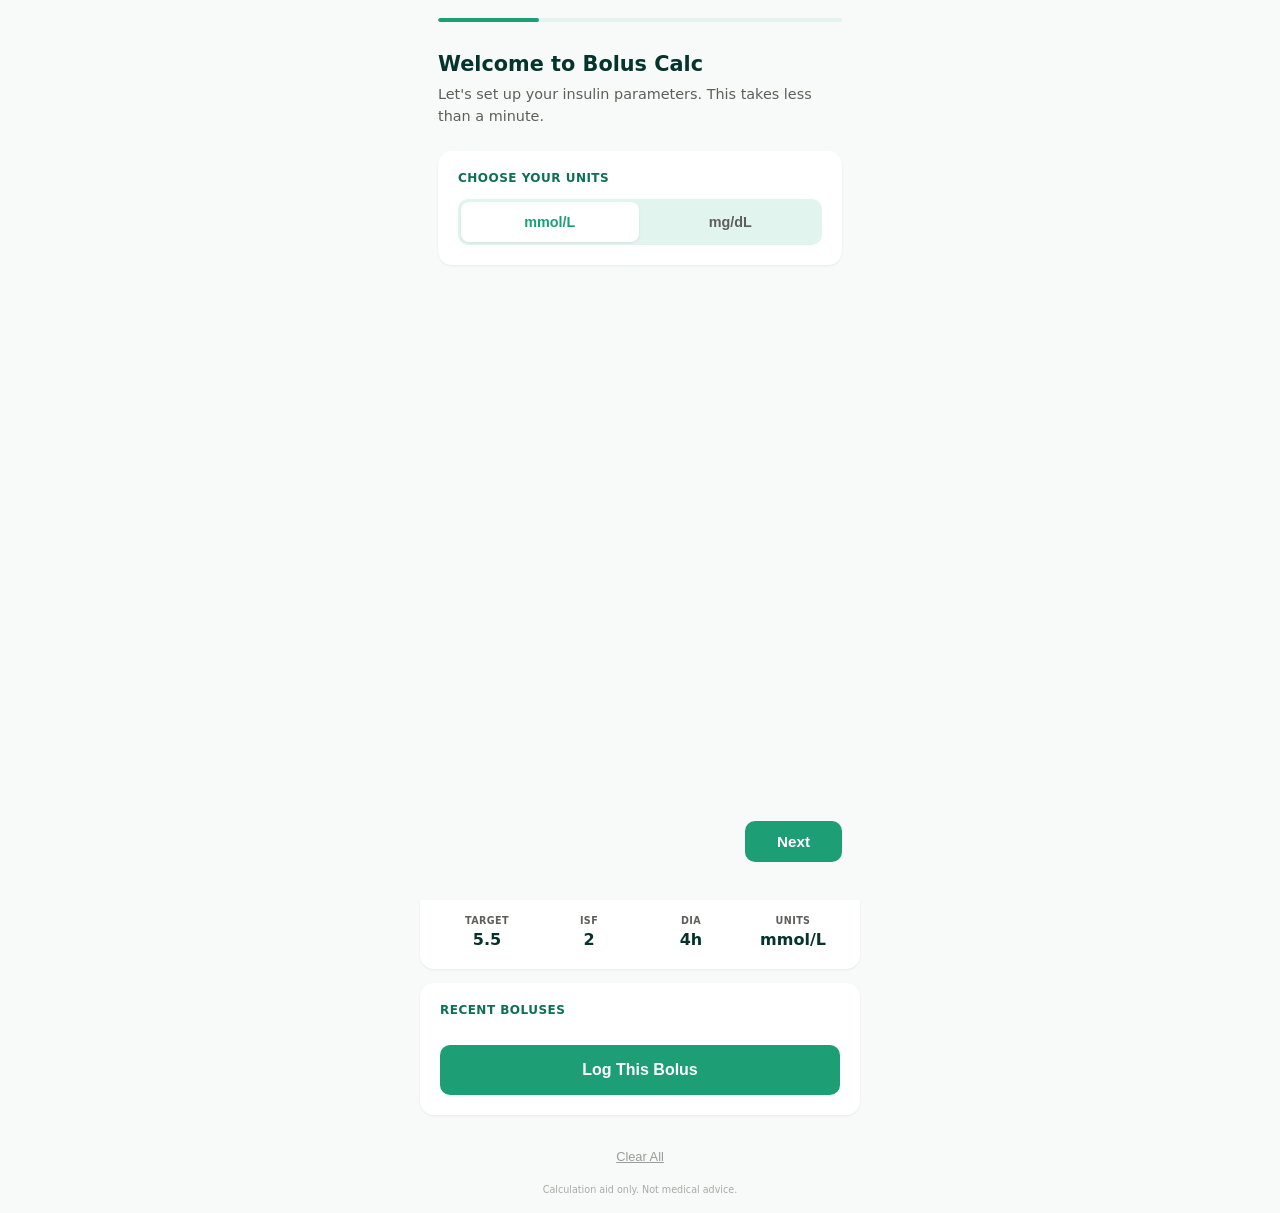
==== index.html @ 53b03c03 "Add user settings screen and first-launch onboarding wizard Replaces the inline collapsible settings" ====
<!DOCTYPE html>
<html lang="en">
<head>
    <meta charset="UTF-8">
    <meta name="viewport" content="width=device-width, initial-scale=1.0, maximum-scale=1.0, user-scalable=no">
    <title>Bolus Calc</title>
    <link rel="stylesheet" href="style.css">
    <link rel="manifest" href="manifest.json">
    <meta name="theme-color" content="#1D9E75">
</head>
<body>
    <div class="container">
        <header>
            <h1>Bolus Calc</h1>
            <button id="settingsBtn" class="header-settings-btn" aria-label="Settings">
                <svg width="18" height="18" viewBox="0 0 24 24" fill="currentColor"><path d="M19.14 12.94c.04-.3.06-.61.06-.94 0-.32-.02-.64-.07-.94l2.03-1.58a.49.49 0 00.12-.61l-1.92-3.32a.49.49 0 00-.59-.22l-2.39.96c-.5-.38-1.03-.7-1.62-.94l-.36-2.54a.48.48 0 00-.48-.41h-3.84c-.24 0-.43.17-.47.41l-.36 2.54c-.59.24-1.13.57-1.62.94l-2.39-.96a.48.48 0 00-.59.22L2.74 8.87c-.12.21-.08.47.12.61l2.03 1.58c-.05.3-.07.62-.07.94s.02.64.07.94l-2.03 1.58a.49.49 0 00-.12.61l1.92 3.32c.12.22.37.29.59.22l2.39-.96c.5.38 1.03.7 1.62.94l.36 2.54c.05.24.24.41.48.41h3.84c.24 0 .44-.17.47-.41l.36-2.54c.59-.24 1.13-.56 1.62-.94l2.39.96c.22.08.47 0 .59-.22l1.92-3.32c.12-.22.07-.47-.12-.61l-2.01-1.58zM12 15.6A3.6 3.6 0 1115.6 12 3.6 3.6 0 0112 15.6z"/></svg>
            </button>
        </header>

        <!-- BG Input -->
        <section class="card">
            <div class="field">
                <label for="currentBg">Current BG</label>
                <input type="text" id="currentBg" inputmode="decimal" placeholder="0" autofocus>
                <span class="sum-badge" id="bgSum"></span>
            </div>
        </section>

        <!-- Carb Input with Sum Badge + Plus Button -->
        <section class="card">
            <div class="field">
                <label for="carbs">Carbs <span class="hint">use + to add up, e.g. 5+3+10</span></label>
                <div class="input-with-btn">
                    <input type="text" id="carbs" inputmode="decimal" placeholder="0">
                    <button type="button" id="carbsPlusBtn" class="plus-btn" aria-label="Append plus">+</button>
                </div>
                <span class="sum-badge" id="carbsSum"></span>
            </div>
        </section>

        <!-- IOB Section -->
        <section class="card">
            <label class="section-label">Insulin On Board (IOB)</label>
            <div class="iob-toggle">
                <input type="radio" name="iobMode" id="iobAuto" value="auto" checked>
                <label for="iobAuto">Auto</label>
                <input type="radio" name="iobMode" id="iobManual" value="manual">
                <label for="iobManual">Manual</label>
            </div>
            <div id="iobAutoPanel" class="iob-panel">
                <div class="iob-value">
                    <span>From history:</span>
                    <strong id="iobValueAuto">0.00 u</strong>
                </div>
            </div>
            <div id="iobManualPanel" class="iob-panel" style="display:none;">
                <div class="field-row">
                    <div class="field-half">
                        <label for="manualUnits">Units given</label>
                        <input type="number" id="manualUnits" inputmode="decimal" step="0.5" placeholder="0">
                    </div>
                    <div class="field-half">
                        <label for="manualHoursAgo">Hours ago</label>
                        <input type="number" id="manualHoursAgo" inputmode="decimal" step="0.5" placeholder="0">
                    </div>
                </div>
                <div class="iob-value">
                    <span>Remaining:</span>
                    <strong id="iobValueManual">0.00 u</strong>
                </div>
            </div>
        </section>

        <!-- Ratio Results (centerpiece) -->
        <section class="card results-card">
            <label class="section-label">Bolus by Ratio</label>
            <div class="ratio-header">
                <span class="ratio-col-label">Ratio</span>
                <span class="ratio-col-label">Carb</span>
                <span class="ratio-col-label">Corr</span>
                <span class="ratio-col-label">Total</span>
                <span class="ratio-col-label ratio-col-action"></span>
            </div>
            <div id="ratioResults"></div>
            <button id="addRatioBtn" class="add-ratio-btn">+ Add Ratio</button>
        </section>

        <!-- Settings summary (read-only, tap to open full settings) -->
        <section class="card settings-summary" id="settingsSummary">
            <label class="section-label">Settings</label>
            <div class="settings-summary-grid">
                <div class="summary-item"><span class="summary-label">Target</span><span class="summary-value" id="summaryTarget">5.5</span></div>
                <div class="summary-item"><span class="summary-label">ISF</span><span class="summary-value" id="summaryIsf">2.0</span></div>
                <div class="summary-item"><span class="summary-label">DIA</span><span class="summary-value" id="summaryDia">4h</span></div>
                <div class="summary-item"><span class="summary-label">Units</span><span class="summary-value" id="summaryUnits">mmol/L</span></div>
            </div>
        </section>

        <!-- History + Log -->
        <section class="card">
            <label class="section-label">Recent Boluses</label>
            <div id="historyList"></div>
            <button id="addBolusBtn" class="log-btn">Log This Bolus</button>
        </section>

        <footer>
            <button id="resetBtn" class="reset-button">Clear All</button>
            <p class="disclaimer">Calculation aid only. Not medical advice.</p>
        </footer>
    </div>
    <!-- Settings Overlay -->
    <div id="settingsOverlay" class="overlay hidden">
        <div class="overlay-content">
            <div class="overlay-header">
                <button id="settingsBack" class="overlay-back" aria-label="Back">
                    <svg width="20" height="20" viewBox="0 0 24 24" fill="none" stroke="currentColor" stroke-width="2.5" stroke-linecap="round" stroke-linejoin="round"><path d="M19 12H5M12 19l-7-7 7-7"/></svg>
                </button>
                <h2>Settings</h2>
                <button id="settingsSaveBtn" class="overlay-save">Save</button>
            </div>
            <div class="overlay-body">
                <div class="settings-group">
                    <h3 class="settings-group-title">Units</h3>
                    <div class="unit-toggle-row" id="settingsUnitToggle">
                        <button class="unit-btn" data-unit="mmol">mmol/L</button>
                        <button class="unit-btn" data-unit="mgdl">mg/dL</button>
                    </div>
                </div>
                <div class="settings-group">
                    <h3 class="settings-group-title">Targets &amp; Correction</h3>
                    <div class="field">
                        <label for="sTargetBg">Target BG <span class="unit-label"></span></label>
                        <input type="number" id="sTargetBg" inputmode="decimal" step="0.1" min="0">
                    </div>
                    <div class="field">
                        <label for="sIsf">Correction Factor (ISF) <span class="unit-label-per"></span></label>
                        <input type="number" id="sIsf" inputmode="decimal" step="0.1" min="0">
                    </div>
                </div>
                <div class="settings-group">
                    <h3 class="settings-group-title">Insulin-to-Carb Ratios</h3>
                    <p class="settings-hint">Grams of carbs covered by 1 unit of insulin</p>
                    <div id="sRatioList"></div>
                    <button id="sAddRatio" class="add-ratio-btn">+ Add Ratio</button>
                </div>
                <div class="settings-group">
                    <h3 class="settings-group-title">Insulin</h3>
                    <div class="field">
                        <label for="sDia">Active Insulin Time (hours)</label>
                        <input type="number" id="sDia" inputmode="decimal" step="0.5" min="2" max="8">
                    </div>
                    <div class="field">
                        <label for="sInsulinType">Insulin Type</label>
                        <select id="sInsulinType">
                            <option value="">Select...</option>
                            <option value="NovoRapid">NovoRapid (Aspart)</option>
                            <option value="Humalog">Humalog (Lispro)</option>
                            <option value="Apidra">Apidra (Glulisine)</option>
                            <option value="Fiasp">Fiasp</option>
                            <option value="Lyumjev">Lyumjev</option>
                            <option value="Admelog">Admelog</option>
                            <option value="other">Other</option>
                        </select>
                    </div>
                </div>
                <div class="settings-group">
                    <button id="settingsResetBtn" class="reset-settings-btn">Reset All Settings</button>
                </div>
            </div>
        </div>
    </div>

    <!-- First Launch Wizard -->
    <div id="wizardOverlay" class="overlay hidden">
        <div class="overlay-content wizard-content">
            <div class="wizard-progress">
                <div class="wizard-progress-bar" id="wizardProgressBar"></div>
            </div>
            <div class="wizard-step active" data-step="1">
                <h2>Welcome to Bolus Calc</h2>
                <p>Let's set up your insulin parameters. This takes less than a minute.</p>
                <div class="settings-group">
                    <h3 class="settings-group-title">Choose your units</h3>
                    <div class="unit-toggle-row" id="wizardUnitToggle">
                        <button class="unit-btn active" data-unit="mmol">mmol/L</button>
                        <button class="unit-btn" data-unit="mgdl">mg/dL</button>
                    </div>
                </div>
            </div>
            <div class="wizard-step" data-step="2">
                <h2>Targets</h2>
                <p>Set your target blood glucose and correction factor.</p>
                <div class="field">
                    <label for="wTargetBg">Target BG <span class="unit-label"></span></label>
                    <input type="number" id="wTargetBg" inputmode="decimal" step="0.1" placeholder="5.5">
                </div>
                <div class="field" style="margin-top:14px">
                    <label for="wIsf">Correction Factor (ISF) <span class="unit-label-per"></span></label>
                    <input type="number" id="wIsf" inputmode="decimal" step="0.1" placeholder="2.5">
                </div>
            </div>
            <div class="wizard-step" data-step="3">
                <h2>Carb Ratios</h2>
                <p>How many grams of carbs does 1 unit of insulin cover? You can add different ratios for different times of day.</p>
                <div id="wRatioList"></div>
                <button id="wAddRatio" class="add-ratio-btn" style="margin-top:10px">+ Add Ratio</button>
            </div>
            <div class="wizard-step" data-step="4">
                <h2>Insulin Details</h2>
                <p>How long does your insulin stay active, and what type do you use?</p>
                <div class="field">
                    <label for="wDia">Active Insulin Time (hours)</label>
                    <input type="number" id="wDia" inputmode="decimal" step="0.5" min="2" max="8" placeholder="4">
                </div>
                <div class="field" style="margin-top:14px">
                    <label for="wInsulinType">Insulin Type</label>
                    <select id="wInsulinType">
                        <option value="">Select...</option>
                        <option value="NovoRapid">NovoRapid (Aspart)</option>
                        <option value="Humalog">Humalog (Lispro)</option>
                        <option value="Apidra">Apidra (Glulisine)</option>
                        <option value="Fiasp">Fiasp</option>
                        <option value="Lyumjev">Lyumjev</option>
                        <option value="Admelog">Admelog</option>
                        <option value="other">Other</option>
                    </select>
                </div>
            </div>
            <div class="wizard-nav">
                <button id="wizardBackBtn" class="wizard-btn-back" style="visibility:hidden">Back</button>
                <button id="wizardNextBtn" class="wizard-btn-next">Next</button>
            </div>
        </div>
    </div>

    <script src="app.js"></script>
</body>
</html>
---- style.css ----
:root {
    --bg: #F7FAF9;
    --card: #FFFFFF;
    --text: #2C2C2A;
    --text-secondary: #5F5E5A;
    --label: #0F6E56;
    --accent: #1D9E75;
    --accent-light: #E1F5EE;
    --accent-dark: #04342C;
    --border: #9FE1CB;
    --input-bg: #FFFFFF;
    --radius: 14px;
    --radius-input: 10px;
    --shadow: 0 1px 3px rgba(0,0,0,0.04), 0 1px 2px rgba(0,0,0,0.03);
}

* { box-sizing: border-box; touch-action: manipulation; margin: 0; padding: 0; }

body {
    font-family: system-ui, -apple-system, sans-serif;
    background: var(--bg);
    color: var(--text);
    padding: 18px;
    -webkit-font-smoothing: antialiased;
}

.container {
    max-width: 440px;
    margin: 0 auto;
    display: flex;
    flex-direction: column;
    gap: 14px;
}

header {
    display: flex;
    align-items: center;
    justify-content: center;
    position: relative;
    padding: 6px 0;
}

header h1 {
    font-size: 1.1rem;
    font-weight: 700;
    color: var(--accent-dark);
    letter-spacing: 0.05em;
    text-transform: uppercase;
}

.header-settings-btn {
    position: absolute;
    right: 0;
    background: none;
    border: none;
    color: var(--accent);
    cursor: pointer;
    padding: 8px;
    border-radius: 8px;
    display: flex;
    align-items: center;
}

.header-settings-btn:active {
    background: var(--accent-light);
}

/* Cards */
.card, details.settings-card {
    background: var(--card);
    padding: 20px;
    border-radius: var(--radius);
    box-shadow: var(--shadow);
}

/* Fields */
.field { margin-bottom: 6px; }
.field:last-child { margin-bottom: 0; }

label {
    display: block;
    font-size: 0.7rem;
    font-weight: 600;
    text-transform: uppercase;
    letter-spacing: 0.04em;
    color: var(--label);
    margin-bottom: 8px;
}

label .hint {
    font-weight: 400;
    text-transform: none;
    letter-spacing: 0;
    opacity: 0.7;
}

.section-label {
    margin-bottom: 14px;
    font-size: 0.75rem;
}

input[type="text"],
input[type="number"] {
    width: 100%;
    padding: 14px 16px;
    font-size: 1.15rem;
    font-weight: 500;
    border: 1px solid var(--border);
    border-radius: var(--radius-input);
    background: var(--input-bg);
    color: var(--text);
    transition: border-color 0.2s, border-width 0.2s, background 0.2s;
    -webkit-appearance: none;
    appearance: none;
}

input:focus {
    border: 1.5px solid var(--accent);
    background: var(--card);
    outline: none;
}

/* Sum Badge */
.sum-badge {
    display: none;
    margin-top: 8px;
    padding: 4px 14px;
    background: var(--accent-light);
    color: var(--accent);
    font-weight: 700;
    font-size: 0.95rem;
    border-radius: 20px;
    width: fit-content;
}

.sum-badge.visible { display: inline-block; }

/* IOB Toggle (segmented control) */
.iob-toggle {
    display: flex;
    background: var(--accent-light);
    border-radius: var(--radius-input);
    padding: 3px;
    margin-bottom: 14px;
    gap: 3px;
}

.iob-toggle input[type="radio"] {
    display: none;
}

.iob-toggle label {
    flex: 1;
    text-align: center;
    padding: 9px 0;
    font-size: 0.8rem;
    font-weight: 600;
    color: var(--text-secondary);
    border-radius: 8px;
    cursor: pointer;
    transition: all 0.2s;
    margin-bottom: 0;
    text-transform: none;
    letter-spacing: 0;
}

.iob-toggle input[type="radio"]:checked + label {
    background: var(--card);
    color: var(--accent);
    box-shadow: 0 1px 3px rgba(0,0,0,0.08);
}

.iob-panel { /* shared */ }

.iob-value {
    display: flex;
    justify-content: space-between;
    align-items: center;
    padding: 12px 16px;
    background: var(--accent-light);
    border-radius: var(--radius-input);
    margin-top: 10px;
}

.iob-value span {
    font-size: 0.85rem;
    color: var(--text-secondary);
}

.iob-value strong {
    font-size: 1.1rem;
    color: var(--accent-dark);
}

.field-row {
    display: flex;
    gap: 10px;
}

.field-half {
    flex: 1;
}

/* Ratio Results */
.results-card {
    background: var(--card);
}

.ratio-header {
    display: grid;
    grid-template-columns: 70px 1fr 1fr 1fr 36px;
    gap: 4px;
    padding: 0 4px 10px;
    border-bottom: 1px solid var(--border);
    margin-bottom: 4px;
}

.ratio-col-label {
    font-size: 0.65rem;
    font-weight: 600;
    text-transform: uppercase;
    color: var(--text-secondary);
    letter-spacing: 0.04em;
}

.ratio-row {
    display: grid;
    grid-template-columns: 70px 1fr 1fr 1fr 36px;
    gap: 4px;
    align-items: center;
    padding: 12px 4px;
    border-radius: var(--radius-input);
    cursor: pointer;
    transition: background 0.15s;
    border-left: 3px solid transparent;
}

.ratio-row:hover {
    background: var(--accent-light);
}

.ratio-row.selected {
    background: var(--accent-light);
    border-left-color: var(--accent);
}

.ratio-row .ratio-number {
    font-weight: 700;
    font-size: 1rem;
    color: var(--accent);
    cursor: pointer;
    padding: 4px 8px;
    border-radius: 8px;
    border: 1px dashed transparent;
    transition: border-color 0.2s;
    background: none;
    min-width: 0;
    width: 100%;
    text-align: left;
}

.ratio-row .ratio-number:hover {
    border-color: var(--accent);
}

.ratio-row .ratio-number:focus {
    border-color: var(--accent);
    border-style: solid;
    outline: none;
    background: var(--card);
}

.ratio-row .ratio-val {
    font-size: 0.95rem;
    color: var(--text);
    font-weight: 500;
}

.ratio-row .ratio-total {
    font-size: 1.05rem;
    font-weight: 700;
    color: var(--accent-dark);
}

.ratio-row.selected .ratio-total {
    color: var(--accent);
}

.ratio-remove {
    background: none;
    border: none;
    color: var(--text-secondary);
    font-size: 1.1rem;
    cursor: pointer;
    opacity: 0.4;
    transition: opacity 0.15s;
    padding: 4px;
    line-height: 1;
}

.ratio-remove:hover { opacity: 1; color: #ef4444; }

.add-ratio-btn {
    width: 100%;
    padding: 12px;
    margin-top: 10px;
    background: none;
    border: 2px dashed var(--border);
    border-radius: var(--radius-input);
    color: var(--text-secondary);
    font-size: 0.85rem;
    font-weight: 600;
    cursor: pointer;
    transition: all 0.2s;
}

.add-ratio-btn:hover {
    border-color: var(--accent);
    color: var(--accent);
}

/* Settings Summary Card */
.settings-summary {
    cursor: pointer;
    transition: background 0.15s;
}

.settings-summary:active {
    background: var(--accent-light);
}

.settings-summary-grid {
    display: grid;
    grid-template-columns: 1fr 1fr 1fr 1fr;
    gap: 8px;
}

.summary-item {
    text-align: center;
}

.summary-label {
    display: block;
    font-size: 0.6rem;
    font-weight: 600;
    text-transform: uppercase;
    letter-spacing: 0.04em;
    color: var(--text-secondary);
    margin-bottom: 4px;
}

.summary-value {
    font-size: 1rem;
    font-weight: 700;
    color: var(--accent-dark);
}

/* Overlay (Settings + Wizard) */
.overlay {
    position: fixed;
    inset: 0;
    background: var(--bg);
    z-index: 100;
    overflow-y: auto;
    transition: transform 0.3s ease;
    -webkit-overflow-scrolling: touch;
}

.overlay.hidden {
    transform: translateX(100%);
    pointer-events: none;
}

.overlay-content {
    max-width: 440px;
    margin: 0 auto;
    padding: 18px;
}

.overlay-header {
    display: flex;
    align-items: center;
    justify-content: space-between;
    padding: 6px 0 18px;
}

.overlay-header h2 {
    font-size: 1.1rem;
    font-weight: 700;
    color: var(--accent-dark);
    text-transform: uppercase;
    letter-spacing: 0.05em;
}

.overlay-back {
    background: none;
    border: none;
    color: var(--accent);
    cursor: pointer;
    padding: 8px;
    display: flex;
    align-items: center;
    border-radius: 8px;
}

.overlay-back:active {
    background: var(--accent-light);
}

.overlay-save {
    background: var(--accent);
    color: white;
    border: none;
    border-radius: 8px;
    padding: 8px 18px;
    font-size: 0.85rem;
    font-weight: 600;
    cursor: pointer;
    transition: opacity 0.15s;
}

.overlay-save:active {
    opacity: 0.85;
}

/* Settings Groups */
.settings-group {
    background: var(--card);
    padding: 20px;
    border-radius: var(--radius);
    box-shadow: var(--shadow);
    margin-bottom: 14px;
}

.settings-group-title {
    font-size: 0.75rem;
    font-weight: 600;
    text-transform: uppercase;
    letter-spacing: 0.04em;
    color: var(--label);
    margin-bottom: 14px;
}

.settings-hint {
    font-size: 0.8rem;
    color: var(--text-secondary);
    margin: -6px 0 14px;
    line-height: 1.4;
}

/* Unit Toggle */
.unit-toggle-row {
    display: flex;
    background: var(--accent-light);
    border-radius: var(--radius-input);
    padding: 3px;
    gap: 3px;
}

.unit-btn {
    flex: 1;
    text-align: center;
    padding: 12px 0;
    font-size: 0.9rem;
    font-weight: 600;
    color: var(--text-secondary);
    background: none;
    border: none;
    border-radius: 8px;
    cursor: pointer;
    transition: all 0.2s;
}

.unit-btn.active {
    background: var(--card);
    color: var(--accent);
    box-shadow: 0 1px 3px rgba(0,0,0,0.08);
}

/* Settings Ratio Editor */
.settings-ratio-row {
    display: flex;
    align-items: center;
    gap: 10px;
    margin-bottom: 10px;
}

.settings-ratio-row input {
    flex: 1;
}

.settings-ratio-row .ratio-suffix {
    font-size: 0.8rem;
    color: var(--text-secondary);
    white-space: nowrap;
}

.settings-ratio-row .ratio-remove {
    min-width: 36px;
}

/* Select */
select {
    width: 100%;
    padding: 14px 16px;
    font-size: 1.15rem;
    font-weight: 500;
    border: 1px solid var(--border);
    border-radius: var(--radius-input);
    background: var(--input-bg);
    color: var(--text);
    -webkit-appearance: none;
    appearance: none;
}

select:focus {
    border: 1.5px solid var(--accent);
    outline: none;
}

/* Reset Settings Button */
.reset-settings-btn {
    width: 100%;
    background: none;
    border: 1px solid #ef4444;
    color: #ef4444;
    border-radius: var(--radius-input);
    padding: 12px;
    font-size: 0.85rem;
    font-weight: 600;
    cursor: pointer;
    transition: background 0.15s;
}

.reset-settings-btn:active {
    background: #fef2f2;
}

/* Wizard */
.wizard-content {
    display: flex;
    flex-direction: column;
    min-height: 100vh;
    min-height: 100dvh;
}

.wizard-progress {
    height: 4px;
    background: var(--accent-light);
    border-radius: 2px;
    margin-bottom: 30px;
    overflow: hidden;
}

.wizard-progress-bar {
    height: 100%;
    background: var(--accent);
    border-radius: 2px;
    transition: width 0.3s ease;
    width: 25%;
}

.wizard-step {
    display: none;
    flex: 1;
}

.wizard-step.active {
    display: block;
}

.wizard-step h2 {
    font-size: 1.3rem;
    font-weight: 700;
    color: var(--accent-dark);
    margin-bottom: 8px;
}

.wizard-step p {
    font-size: 0.9rem;
    color: var(--text-secondary);
    margin-bottom: 24px;
    line-height: 1.5;
}

.wizard-nav {
    display: flex;
    justify-content: space-between;
    padding: 20px 0;
    margin-top: auto;
}

.wizard-btn-back {
    background: none;
    border: none;
    color: var(--text-secondary);
    font-size: 0.9rem;
    font-weight: 600;
    cursor: pointer;
    padding: 12px 20px;
}

.wizard-btn-next {
    background: var(--accent);
    color: white;
    border: none;
    border-radius: var(--radius-input);
    padding: 12px 32px;
    font-size: 0.95rem;
    font-weight: 700;
    cursor: pointer;
    transition: opacity 0.15s;
}

.wizard-btn-next:active {
    opacity: 0.85;
}

/* Validation error */
.field-error input,
.field-error select {
    border-color: #ef4444;
}

.error-msg {
    font-size: 0.75rem;
    color: #ef4444;
    margin-top: 4px;
}

/* History */
.history-item {
    display: flex;
    justify-content: space-between;
    padding: 10px 0;
    border-bottom: 1px solid var(--accent-light);
    font-size: 0.9rem;
    color: var(--text-secondary);
}

.history-item:last-child { border: none; }
.history-item strong { color: var(--text); }

/* Plus Button (Android fix) */
.input-with-btn { display: flex; gap: 8px; }
.input-with-btn input { flex: 1; min-width: 0; }
.plus-btn {
    min-width: 44px;
    min-height: 44px;
    padding: 0;
    font-size: 1.4rem;
    font-weight: 700;
    color: var(--accent-dark);
    background: var(--accent-light);
    border: 1px solid var(--border);
    border-radius: var(--radius-input);
    cursor: pointer;
    flex-shrink: 0;
}
.plus-btn:active { background: var(--border); }

/* Buttons */
.log-btn {
    width: 100%;
    padding: 16px;
    margin-top: 14px;
    background: var(--accent);
    color: white;
    border: none;
    border-radius: var(--radius-input);
    font-size: 1rem;
    font-weight: 700;
    cursor: pointer;
    transition: transform 0.1s, opacity 0.2s;
}

.log-btn:active { transform: scale(0.98); opacity: 0.9; }

.reset-button {
    width: 100%;
    background: none;
    border: none;
    color: var(--text-secondary);
    padding: 14px;
    font-size: 0.8rem;
    text-decoration: underline;
    cursor: pointer;
    opacity: 0.6;
}

.reset-button:hover { opacity: 1; }

.disclaimer {
    font-size: 0.6rem;
    text-align: center;
    color: var(--text-secondary);
    opacity: 0.5;
    margin-top: 6px;
}

footer { padding-top: 6px; }
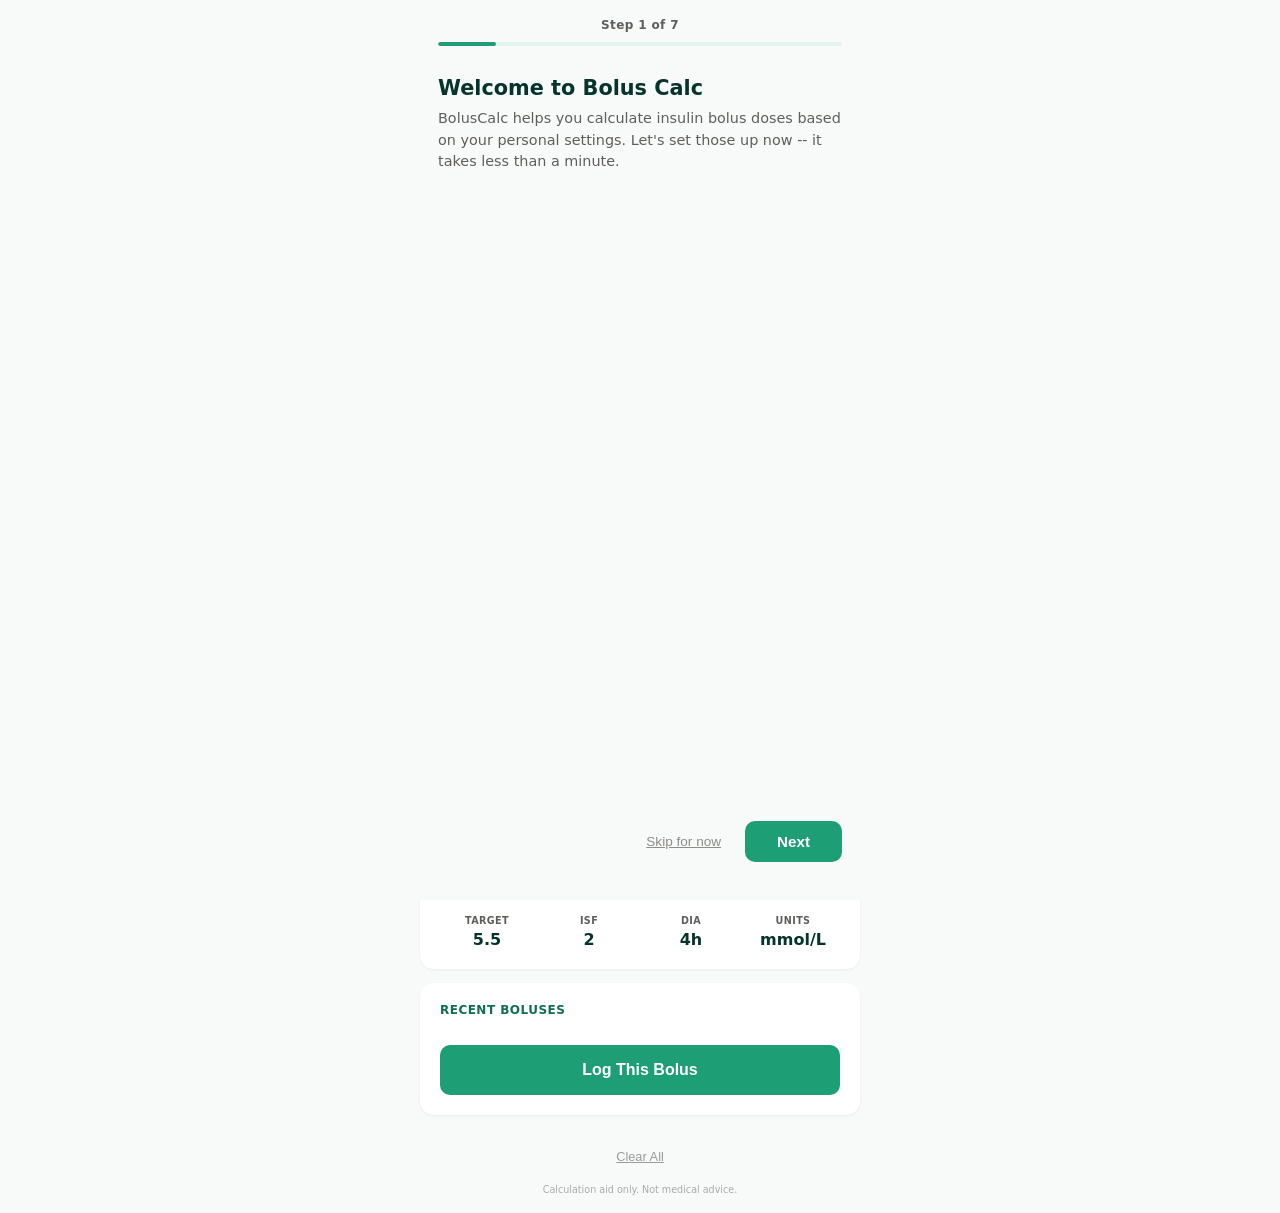
==== commit ff08a9a7: "Upgrade wizard to 7-step onboarding with skip, presets, and re-entry Expands the 4-step wizard into " ====
--- a/index.html
+++ b/index.html
@@ -17,6 +17,12 @@
             </button>
         </header>
 
+        <!-- Setup incomplete banner -->
+        <div id="setupBanner" class="setup-banner hidden">
+            <span>Setup incomplete -- tap to finish configuring your settings.</span>
+            <button id="setupBannerDismiss" class="setup-banner-dismiss" aria-label="Dismiss">&times;</button>
+        </div>
+
         <!-- BG Input -->
         <section class="card">
             <div class="field">
@@ -164,6 +170,9 @@
                     </div>
                 </div>
                 <div class="settings-group">
+                    <button id="settingsRunWizardBtn" class="run-wizard-btn">Redo Setup Wizard</button>
+                </div>
+                <div class="settings-group">
                     <button id="settingsResetBtn" class="reset-settings-btn">Reset All Settings</button>
                 </div>
             </div>
@@ -173,43 +182,57 @@
     <!-- First Launch Wizard -->
     <div id="wizardOverlay" class="overlay hidden">
         <div class="overlay-content wizard-content">
-            <div class="wizard-progress">
-                <div class="wizard-progress-bar" id="wizardProgressBar"></div>
+            <div class="wizard-header">
+                <div class="wizard-step-counter" id="wizardStepCounter">Step 1 of 7</div>
+                <div class="wizard-progress">
+                    <div class="wizard-progress-bar" id="wizardProgressBar"></div>
+                </div>
             </div>
             <div class="wizard-step active" data-step="1">
                 <h2>Welcome to Bolus Calc</h2>
-                <p>Let's set up your insulin parameters. This takes less than a minute.</p>
-                <div class="settings-group">
-                    <h3 class="settings-group-title">Choose your units</h3>
-                    <div class="unit-toggle-row" id="wizardUnitToggle">
-                        <button class="unit-btn active" data-unit="mmol">mmol/L</button>
-                        <button class="unit-btn" data-unit="mgdl">mg/dL</button>
-                    </div>
-                </div>
+                <p>BolusCalc helps you calculate insulin bolus doses based on your personal settings. Let's set those up now -- it takes less than a minute.</p>
             </div>
             <div class="wizard-step" data-step="2">
-                <h2>Targets</h2>
-                <p>Set your target blood glucose and correction factor.</p>
+                <h2>Choose Your Units</h2>
+                <p>Which unit does your glucose meter use?</p>
+                <div class="unit-toggle-row" id="wizardUnitToggle">
+                    <button class="unit-btn active" data-unit="mmol">mmol/L</button>
+                    <button class="unit-btn" data-unit="mgdl">mg/dL</button>
+                </div>
+            </div>
+            <div class="wizard-step" data-step="3">
+                <h2>Carb Ratios</h2>
+                <p class="wizard-helper">Your insulin-to-carb ratio (ICR) tells you how many grams of carbohydrate one unit of insulin covers. For example, a ratio of 10 means 1 unit covers 10g of carbs. Your diabetes team can provide this number.</p>
+                <div id="wRatioList"></div>
+                <button id="wAddRatio" class="add-ratio-btn" style="margin-top:10px">+ Add Ratio</button>
+            </div>
+            <div class="wizard-step" data-step="4">
+                <h2>Correction Factor</h2>
+                <p class="wizard-helper">Your insulin sensitivity factor (ISF) is how much one unit of insulin lowers your blood glucose. For example, an ISF of 2.5 means 1 unit drops your BG by 2.5. Your diabetes team can advise.</p>
+                <div class="field">
+                    <label for="wIsf">Correction Factor (ISF) <span class="unit-label-per"></span></label>
+                    <input type="number" id="wIsf" inputmode="decimal" step="0.1" placeholder="2.5">
+                </div>
+            </div>
+            <div class="wizard-step" data-step="5">
+                <h2>Target Glucose</h2>
+                <p class="wizard-helper">This is the blood glucose level you aim for. The calculator uses it to work out correction doses when your BG is above target.</p>
                 <div class="field">
                     <label for="wTargetBg">Target BG <span class="unit-label"></span></label>
                     <input type="number" id="wTargetBg" inputmode="decimal" step="0.1" placeholder="5.5">
                 </div>
-                <div class="field" style="margin-top:14px">
-                    <label for="wIsf">Correction Factor (ISF) <span class="unit-label-per"></span></label>
-                    <input type="number" id="wIsf" inputmode="decimal" step="0.1" placeholder="2.5">
-                </div>
-            </div>
-            <div class="wizard-step" data-step="3">
-                <h2>Carb Ratios</h2>
-                <p>How many grams of carbs does 1 unit of insulin cover? You can add different ratios for different times of day.</p>
-                <div id="wRatioList"></div>
-                <button id="wAddRatio" class="add-ratio-btn" style="margin-top:10px">+ Add Ratio</button>
-            </div>
-            <div class="wizard-step" data-step="4">
-                <h2>Insulin Details</h2>
-                <p>How long does your insulin stay active, and what type do you use?</p>
-                <div class="field">
-                    <label for="wDia">Active Insulin Time (hours)</label>
+            </div>
+            <div class="wizard-step" data-step="6">
+                <h2>Active Insulin Time</h2>
+                <p class="wizard-helper">Duration of Insulin Action (DIA) is how long your rapid insulin stays active. Most rapid-acting insulins are active for 3-5 hours. Your diabetes team can advise.</p>
+                <div class="dia-presets" id="diaPresets">
+                    <button class="dia-preset-btn" data-dia="3">3h</button>
+                    <button class="dia-preset-btn active" data-dia="4">4h</button>
+                    <button class="dia-preset-btn" data-dia="5">5h</button>
+                    <button class="dia-preset-btn" data-dia="custom">Custom</button>
+                </div>
+                <div class="field dia-custom-field" id="diaCustomField" style="display:none; margin-top:14px">
+                    <label for="wDia">Custom DIA (hours)</label>
                     <input type="number" id="wDia" inputmode="decimal" step="0.5" min="2" max="8" placeholder="4">
                 </div>
                 <div class="field" style="margin-top:14px">
@@ -226,9 +249,19 @@
                     </select>
                 </div>
             </div>
+            <div class="wizard-step" data-step="7">
+                <div class="wizard-done">
+                    <div class="wizard-done-icon">&#10003;</div>
+                    <h2>You're All Set</h2>
+                    <p>Your settings have been saved. You can change them any time from the settings screen.</p>
+                </div>
+            </div>
             <div class="wizard-nav">
                 <button id="wizardBackBtn" class="wizard-btn-back" style="visibility:hidden">Back</button>
-                <button id="wizardNextBtn" class="wizard-btn-next">Next</button>
+                <div class="wizard-nav-right">
+                    <button id="wizardSkipBtn" class="wizard-btn-skip">Skip for now</button>
+                    <button id="wizardNextBtn" class="wizard-btn-next">Next</button>
+                </div>
             </div>
         </div>
     </div>
--- a/style.css
+++ b/style.css
@@ -544,11 +544,23 @@
     min-height: 100dvh;
 }
 
+.wizard-header {
+    margin-bottom: 30px;
+}
+
+.wizard-step-counter {
+    font-size: 0.75rem;
+    font-weight: 600;
+    color: var(--text-secondary);
+    text-align: center;
+    margin-bottom: 10px;
+    letter-spacing: 0.03em;
+}
+
 .wizard-progress {
     height: 4px;
     background: var(--accent-light);
     border-radius: 2px;
-    margin-bottom: 30px;
     overflow: hidden;
 }
 
@@ -557,7 +569,7 @@
     background: var(--accent);
     border-radius: 2px;
     transition: width 0.3s ease;
-    width: 25%;
+    width: 14.3%;
 }
 
 .wizard-step {
@@ -583,6 +595,60 @@
     line-height: 1.5;
 }
 
+.wizard-helper {
+    font-size: 0.85rem;
+    color: var(--text-secondary);
+    margin-bottom: 24px;
+    line-height: 1.6;
+}
+
+/* DIA Preset Buttons */
+.dia-presets {
+    display: flex;
+    background: var(--accent-light);
+    border-radius: var(--radius-input);
+    padding: 3px;
+    gap: 3px;
+}
+
+.dia-preset-btn {
+    flex: 1;
+    text-align: center;
+    padding: 12px 0;
+    font-size: 0.9rem;
+    font-weight: 600;
+    color: var(--text-secondary);
+    background: none;
+    border: none;
+    border-radius: 8px;
+    cursor: pointer;
+    transition: all 0.2s;
+}
+
+.dia-preset-btn.active {
+    background: var(--card);
+    color: var(--accent);
+    box-shadow: 0 1px 3px rgba(0,0,0,0.08);
+}
+
+/* Done Screen */
+.wizard-done {
+    text-align: center;
+    padding: 40px 0;
+}
+
+.wizard-done-icon {
+    width: 64px;
+    height: 64px;
+    background: var(--accent-light);
+    color: var(--accent);
+    font-size: 2rem;
+    line-height: 64px;
+    border-radius: 50%;
+    margin: 0 auto 20px;
+}
+
+/* Wizard Navigation */
 .wizard-nav {
     display: flex;
     justify-content: space-between;
@@ -590,6 +656,12 @@
     margin-top: auto;
 }
 
+.wizard-nav-right {
+    display: flex;
+    align-items: center;
+    gap: 8px;
+}
+
 .wizard-btn-back {
     background: none;
     border: none;
@@ -598,6 +670,22 @@
     font-weight: 600;
     cursor: pointer;
     padding: 12px 20px;
+}
+
+.wizard-btn-skip {
+    background: none;
+    border: none;
+    color: var(--text-secondary);
+    font-size: 0.85rem;
+    font-weight: 500;
+    cursor: pointer;
+    padding: 12px 16px;
+    text-decoration: underline;
+    opacity: 0.7;
+}
+
+.wizard-btn-skip:active {
+    opacity: 1;
 }
 
 .wizard-btn-next {
@@ -614,6 +702,53 @@
 
 .wizard-btn-next:active {
     opacity: 0.85;
+}
+
+/* Setup Incomplete Banner */
+.setup-banner {
+    display: flex;
+    align-items: center;
+    justify-content: space-between;
+    background: var(--accent-light);
+    border: 1px solid var(--border);
+    border-radius: var(--radius);
+    padding: 12px 16px;
+    font-size: 0.8rem;
+    color: var(--accent-dark);
+    cursor: pointer;
+}
+
+.setup-banner.hidden {
+    display: none;
+}
+
+.setup-banner-dismiss {
+    background: none;
+    border: none;
+    font-size: 1.2rem;
+    color: var(--text-secondary);
+    cursor: pointer;
+    padding: 4px 8px;
+    flex-shrink: 0;
+}
+
+/* Re-run Wizard Button */
+.run-wizard-btn {
+    width: 100%;
+    background: none;
+    border: 2px solid var(--accent);
+    color: var(--accent);
+    border-radius: var(--radius-input);
+    padding: 12px;
+    font-size: 0.85rem;
+    font-weight: 600;
+    cursor: pointer;
+    transition: background 0.15s, color 0.15s;
+}
+
+.run-wizard-btn:active {
+    background: var(--accent);
+    color: white;
 }
 
 /* Validation error */
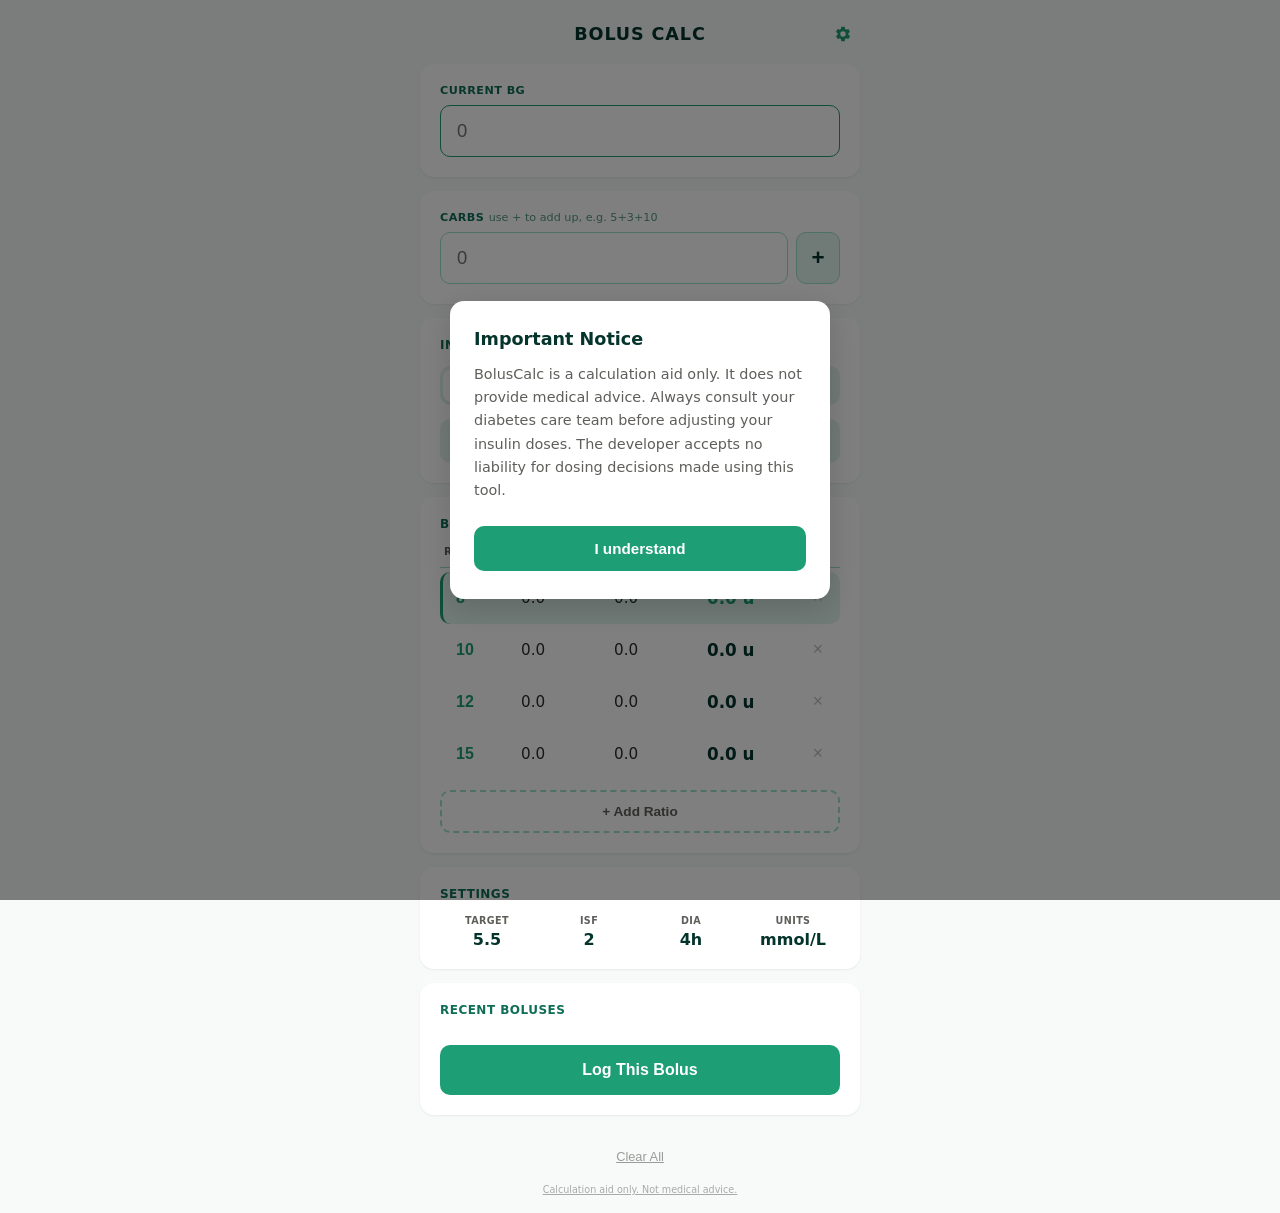
==== commit d8098308: "Add medical disclaimer modal, tappable footer, and About overlay Shows a one-time disclaimer modal o" ====
--- a/index.html
+++ b/index.html
@@ -111,7 +111,7 @@
 
         <footer>
             <button id="resetBtn" class="reset-button">Clear All</button>
-            <p class="disclaimer">Calculation aid only. Not medical advice.</p>
+            <p class="disclaimer"><a href="#" id="disclaimerLink">Calculation aid only. Not medical advice.</a></p>
         </footer>
     </div>
     <!-- Settings Overlay -->
@@ -179,6 +179,36 @@
         </div>
     </div>
 
+    <!-- First-launch Disclaimer -->
+    <div id="disclaimerModal" class="modal-backdrop hidden">
+        <div class="modal-card">
+            <h2>Important Notice</h2>
+            <p>BolusCalc is a calculation aid only. It does not provide medical advice. Always consult your diabetes care team before adjusting your insulin doses. The developer accepts no liability for dosing decisions made using this tool.</p>
+            <button id="disclaimerAcceptBtn" class="modal-accept-btn">I understand</button>
+        </div>
+    </div>
+
+    <!-- Full Disclaimer Overlay -->
+    <div id="disclaimerOverlay" class="overlay hidden">
+        <div class="overlay-content">
+            <div class="overlay-header">
+                <button id="disclaimerBack" class="overlay-back" aria-label="Back">
+                    <svg width="20" height="20" viewBox="0 0 24 24" fill="none" stroke="currentColor" stroke-width="2.5" stroke-linecap="round" stroke-linejoin="round"><path d="M19 12H5M12 19l-7-7 7-7"/></svg>
+                </button>
+                <h2>About</h2>
+                <div style="width:56px"></div>
+            </div>
+            <div class="settings-group">
+                <h3 class="settings-group-title">Medical Disclaimer</h3>
+                <p class="about-text">BolusCalc is a calculation aid only. It does not provide medical advice. Always consult your diabetes care team before adjusting your insulin doses. The developer accepts no liability for dosing decisions made using this tool.</p>
+            </div>
+            <div class="settings-group">
+                <h3 class="settings-group-title">About BolusCalc</h3>
+                <p class="about-text">BolusCalc helps you calculate insulin bolus doses based on your carbohydrate intake, current blood glucose, and personal insulin parameters. All data is stored locally on your device -- nothing is sent to any server.</p>
+            </div>
+        </div>
+    </div>
+
     <!-- First Launch Wizard -->
     <div id="wizardOverlay" class="overlay hidden">
         <div class="overlay-content wizard-content">
--- a/style.css
+++ b/style.css
@@ -833,4 +833,72 @@
     margin-top: 6px;
 }
 
+.disclaimer a {
+    color: inherit;
+    text-decoration: underline;
+}
+
+/* Disclaimer Modal */
+.modal-backdrop {
+    position: fixed;
+    inset: 0;
+    background: rgba(0,0,0,0.5);
+    z-index: 200;
+    display: flex;
+    align-items: center;
+    justify-content: center;
+    padding: 24px;
+}
+
+.modal-backdrop.hidden {
+    display: none;
+}
+
+.modal-card {
+    background: var(--card);
+    border-radius: var(--radius);
+    padding: 28px 24px;
+    max-width: 380px;
+    width: 100%;
+    box-shadow: 0 8px 30px rgba(0,0,0,0.15);
+}
+
+.modal-card h2 {
+    font-size: 1.1rem;
+    font-weight: 700;
+    color: var(--accent-dark);
+    margin-bottom: 14px;
+}
+
+.modal-card p {
+    font-size: 0.9rem;
+    color: var(--text-secondary);
+    line-height: 1.6;
+    margin-bottom: 24px;
+}
+
+.modal-accept-btn {
+    width: 100%;
+    padding: 14px;
+    background: var(--accent);
+    color: white;
+    border: none;
+    border-radius: var(--radius-input);
+    font-size: 0.95rem;
+    font-weight: 700;
+    cursor: pointer;
+    transition: opacity 0.15s;
+}
+
+.modal-accept-btn:active {
+    opacity: 0.85;
+}
+
+/* About text */
+.about-text {
+    font-size: 0.9rem;
+    color: var(--text-secondary);
+    line-height: 1.6;
+}
+
 footer { padding-top: 6px; }
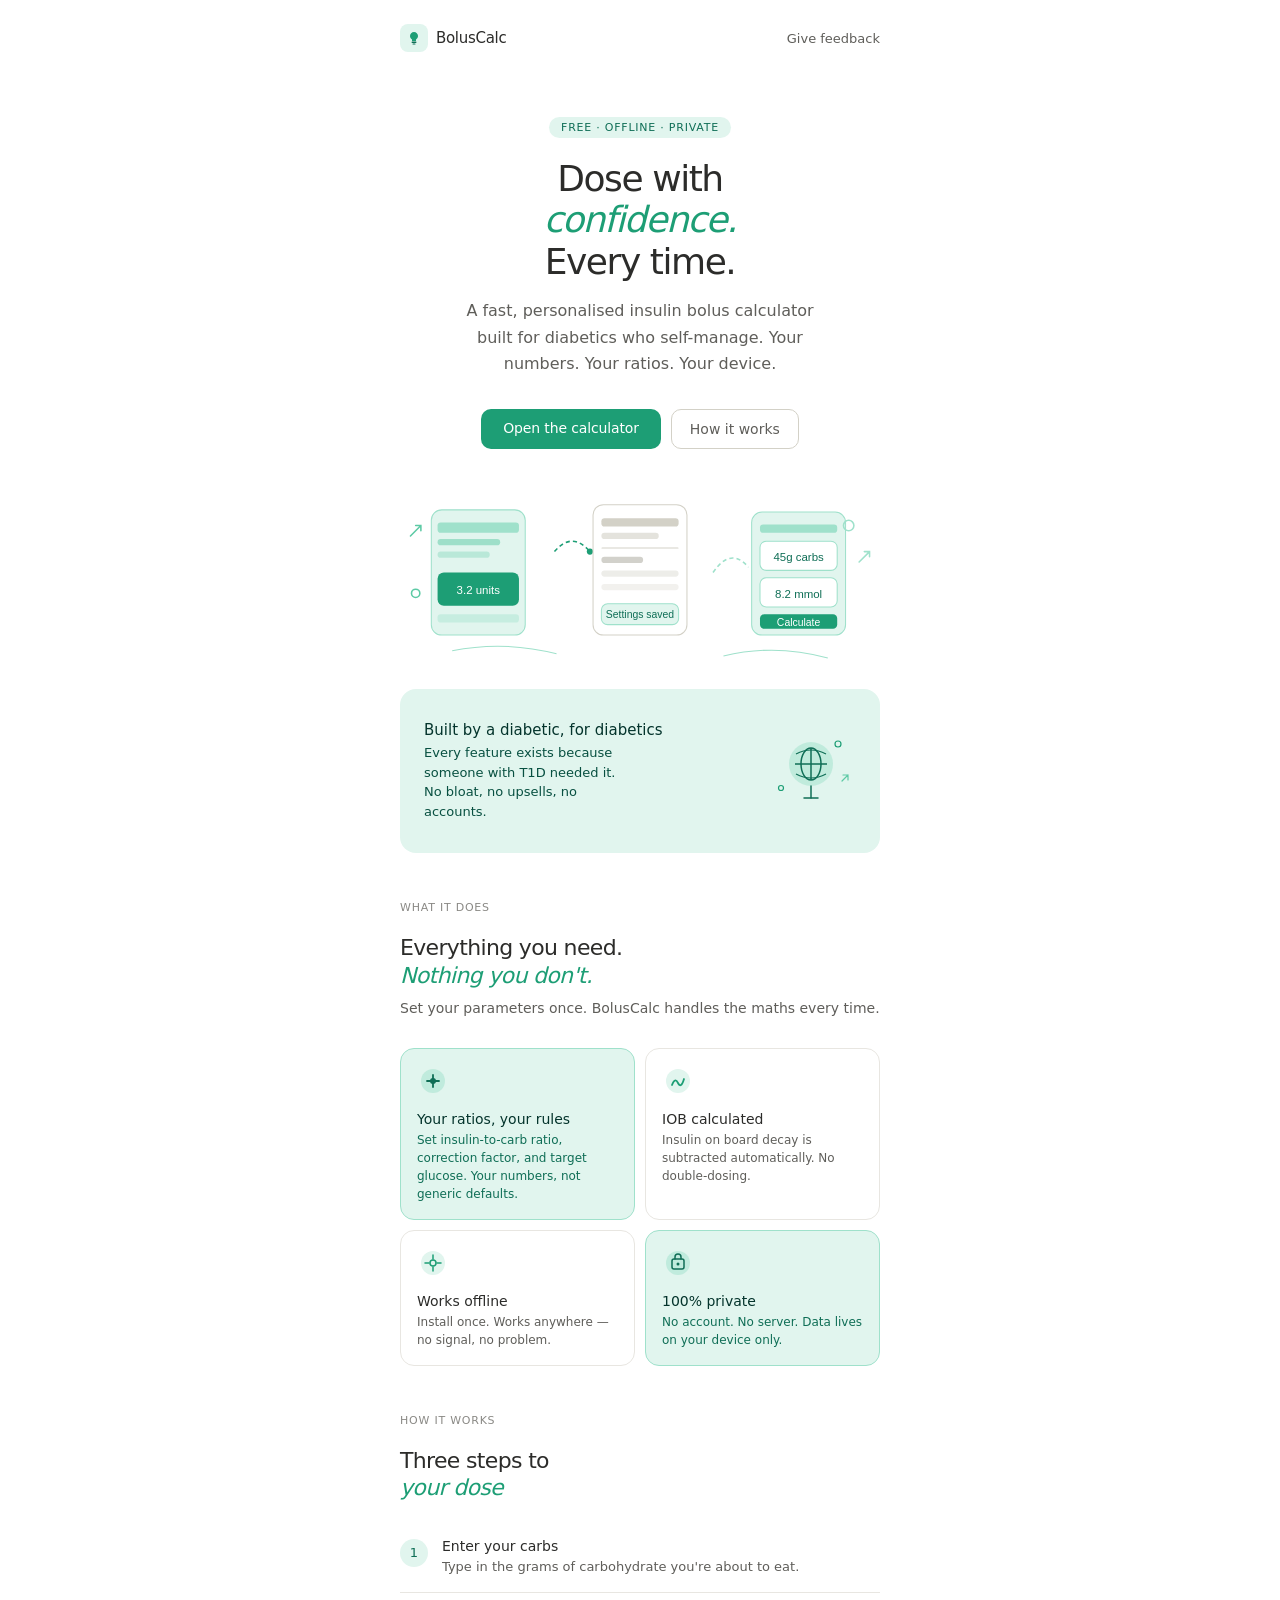
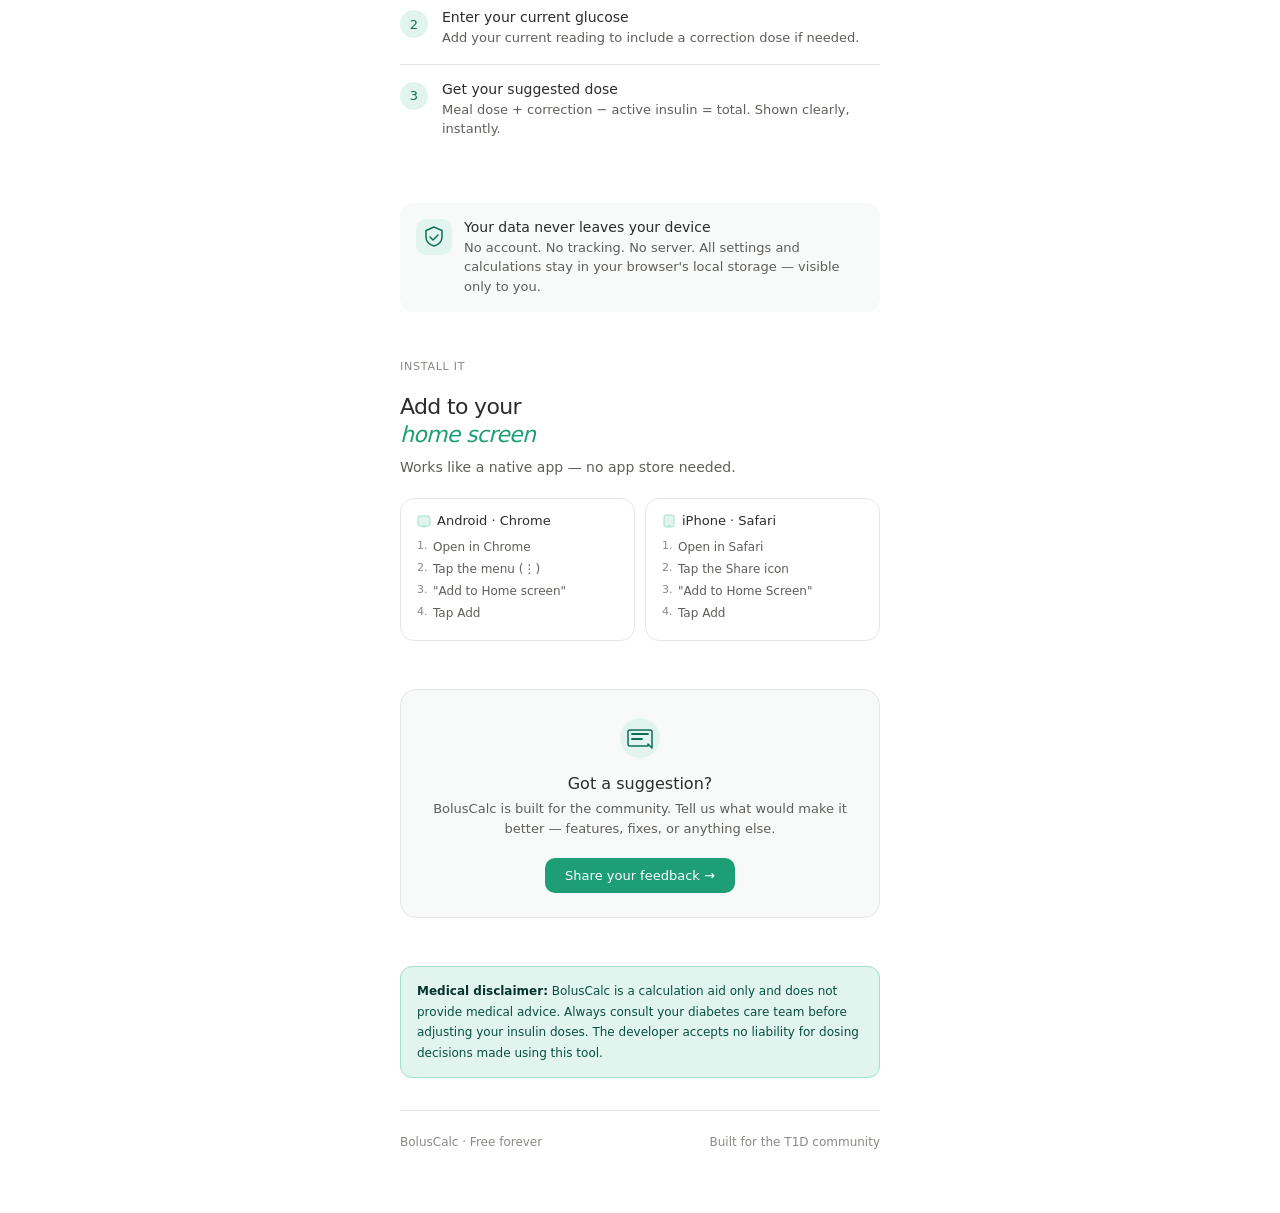
==== commit 239b3ba3: "Add landing page at root, move calculator to calculator.html New public-facing landing page explains" ====
--- a/index.html
+++ b/index.html
@@ -2,300 +2,238 @@
 <html lang="en">
 <head>
     <meta charset="UTF-8">
-    <meta name="viewport" content="width=device-width, initial-scale=1.0, maximum-scale=1.0, user-scalable=no">
-    <title>Bolus Calc</title>
-    <link rel="stylesheet" href="style.css">
+    <meta name="viewport" content="width=device-width, initial-scale=1.0">
+    <title>BolusCalc — Insulin Bolus Calculator</title>
+    <link rel="stylesheet" href="landing.css">
     <link rel="manifest" href="manifest.json">
     <meta name="theme-color" content="#1D9E75">
+    <meta name="description" content="A fast, personalised insulin bolus calculator built for diabetics who self-manage. Free, offline, and 100% private.">
 </head>
 <body>
-    <div class="container">
-        <header>
-            <h1>Bolus Calc</h1>
-            <button id="settingsBtn" class="header-settings-btn" aria-label="Settings">
-                <svg width="18" height="18" viewBox="0 0 24 24" fill="currentColor"><path d="M19.14 12.94c.04-.3.06-.61.06-.94 0-.32-.02-.64-.07-.94l2.03-1.58a.49.49 0 00.12-.61l-1.92-3.32a.49.49 0 00-.59-.22l-2.39.96c-.5-.38-1.03-.7-1.62-.94l-.36-2.54a.48.48 0 00-.48-.41h-3.84c-.24 0-.43.17-.47.41l-.36 2.54c-.59.24-1.13.57-1.62.94l-2.39-.96a.48.48 0 00-.59.22L2.74 8.87c-.12.21-.08.47.12.61l2.03 1.58c-.05.3-.07.62-.07.94s.02.64.07.94l-2.03 1.58a.49.49 0 00-.12.61l1.92 3.32c.12.22.37.29.59.22l2.39-.96c.5.38 1.03.7 1.62.94l.36 2.54c.05.24.24.41.48.41h3.84c.24 0 .44-.17.47-.41l.36-2.54c.59-.24 1.13-.56 1.62-.94l2.39.96c.22.08.47 0 .59-.22l1.92-3.32c.12-.22.07-.47-.12-.61l-2.01-1.58zM12 15.6A3.6 3.6 0 1115.6 12 3.6 3.6 0 0112 15.6z"/></svg>
-            </button>
-        </header>
-
-        <!-- Setup incomplete banner -->
-        <div id="setupBanner" class="setup-banner hidden">
-            <span>Setup incomplete -- tap to finish configuring your settings.</span>
-            <button id="setupBannerDismiss" class="setup-banner-dismiss" aria-label="Dismiss">&times;</button>
-        </div>
-
-        <!-- BG Input -->
-        <section class="card">
-            <div class="field">
-                <label for="currentBg">Current BG</label>
-                <input type="text" id="currentBg" inputmode="decimal" placeholder="0" autofocus>
-                <span class="sum-badge" id="bgSum"></span>
-            </div>
-        </section>
-
-        <!-- Carb Input with Sum Badge + Plus Button -->
-        <section class="card">
-            <div class="field">
-                <label for="carbs">Carbs <span class="hint">use + to add up, e.g. 5+3+10</span></label>
-                <div class="input-with-btn">
-                    <input type="text" id="carbs" inputmode="decimal" placeholder="0">
-                    <button type="button" id="carbsPlusBtn" class="plus-btn" aria-label="Append plus">+</button>
-                </div>
-                <span class="sum-badge" id="carbsSum"></span>
-            </div>
-        </section>
-
-        <!-- IOB Section -->
-        <section class="card">
-            <label class="section-label">Insulin On Board (IOB)</label>
-            <div class="iob-toggle">
-                <input type="radio" name="iobMode" id="iobAuto" value="auto" checked>
-                <label for="iobAuto">Auto</label>
-                <input type="radio" name="iobMode" id="iobManual" value="manual">
-                <label for="iobManual">Manual</label>
-            </div>
-            <div id="iobAutoPanel" class="iob-panel">
-                <div class="iob-value">
-                    <span>From history:</span>
-                    <strong id="iobValueAuto">0.00 u</strong>
-                </div>
-            </div>
-            <div id="iobManualPanel" class="iob-panel" style="display:none;">
-                <div class="field-row">
-                    <div class="field-half">
-                        <label for="manualUnits">Units given</label>
-                        <input type="number" id="manualUnits" inputmode="decimal" step="0.5" placeholder="0">
-                    </div>
-                    <div class="field-half">
-                        <label for="manualHoursAgo">Hours ago</label>
-                        <input type="number" id="manualHoursAgo" inputmode="decimal" step="0.5" placeholder="0">
-                    </div>
-                </div>
-                <div class="iob-value">
-                    <span>Remaining:</span>
-                    <strong id="iobValueManual">0.00 u</strong>
-                </div>
-            </div>
-        </section>
-
-        <!-- Ratio Results (centerpiece) -->
-        <section class="card results-card">
-            <label class="section-label">Bolus by Ratio</label>
-            <div class="ratio-header">
-                <span class="ratio-col-label">Ratio</span>
-                <span class="ratio-col-label">Carb</span>
-                <span class="ratio-col-label">Corr</span>
-                <span class="ratio-col-label">Total</span>
-                <span class="ratio-col-label ratio-col-action"></span>
-            </div>
-            <div id="ratioResults"></div>
-            <button id="addRatioBtn" class="add-ratio-btn">+ Add Ratio</button>
-        </section>
-
-        <!-- Settings summary (read-only, tap to open full settings) -->
-        <section class="card settings-summary" id="settingsSummary">
-            <label class="section-label">Settings</label>
-            <div class="settings-summary-grid">
-                <div class="summary-item"><span class="summary-label">Target</span><span class="summary-value" id="summaryTarget">5.5</span></div>
-                <div class="summary-item"><span class="summary-label">ISF</span><span class="summary-value" id="summaryIsf">2.0</span></div>
-                <div class="summary-item"><span class="summary-label">DIA</span><span class="summary-value" id="summaryDia">4h</span></div>
-                <div class="summary-item"><span class="summary-label">Units</span><span class="summary-value" id="summaryUnits">mmol/L</span></div>
-            </div>
-        </section>
-
-        <!-- History + Log -->
-        <section class="card">
-            <label class="section-label">Recent Boluses</label>
-            <div id="historyList"></div>
-            <button id="addBolusBtn" class="log-btn">Log This Bolus</button>
-        </section>
-
-        <footer>
-            <button id="resetBtn" class="reset-button">Clear All</button>
-            <p class="disclaimer"><a href="#" id="disclaimerLink">Calculation aid only. Not medical advice.</a></p>
-        </footer>
-    </div>
-    <!-- Settings Overlay -->
-    <div id="settingsOverlay" class="overlay hidden">
-        <div class="overlay-content">
-            <div class="overlay-header">
-                <button id="settingsBack" class="overlay-back" aria-label="Back">
-                    <svg width="20" height="20" viewBox="0 0 24 24" fill="none" stroke="currentColor" stroke-width="2.5" stroke-linecap="round" stroke-linejoin="round"><path d="M19 12H5M12 19l-7-7 7-7"/></svg>
-                </button>
-                <h2>Settings</h2>
-                <button id="settingsSaveBtn" class="overlay-save">Save</button>
-            </div>
-            <div class="overlay-body">
-                <div class="settings-group">
-                    <h3 class="settings-group-title">Units</h3>
-                    <div class="unit-toggle-row" id="settingsUnitToggle">
-                        <button class="unit-btn" data-unit="mmol">mmol/L</button>
-                        <button class="unit-btn" data-unit="mgdl">mg/dL</button>
-                    </div>
-                </div>
-                <div class="settings-group">
-                    <h3 class="settings-group-title">Targets &amp; Correction</h3>
-                    <div class="field">
-                        <label for="sTargetBg">Target BG <span class="unit-label"></span></label>
-                        <input type="number" id="sTargetBg" inputmode="decimal" step="0.1" min="0">
-                    </div>
-                    <div class="field">
-                        <label for="sIsf">Correction Factor (ISF) <span class="unit-label-per"></span></label>
-                        <input type="number" id="sIsf" inputmode="decimal" step="0.1" min="0">
-                    </div>
-                </div>
-                <div class="settings-group">
-                    <h3 class="settings-group-title">Insulin-to-Carb Ratios</h3>
-                    <p class="settings-hint">Grams of carbs covered by 1 unit of insulin</p>
-                    <div id="sRatioList"></div>
-                    <button id="sAddRatio" class="add-ratio-btn">+ Add Ratio</button>
-                </div>
-                <div class="settings-group">
-                    <h3 class="settings-group-title">Insulin</h3>
-                    <div class="field">
-                        <label for="sDia">Active Insulin Time (hours)</label>
-                        <input type="number" id="sDia" inputmode="decimal" step="0.5" min="2" max="8">
-                    </div>
-                    <div class="field">
-                        <label for="sInsulinType">Insulin Type</label>
-                        <select id="sInsulinType">
-                            <option value="">Select...</option>
-                            <option value="NovoRapid">NovoRapid (Aspart)</option>
-                            <option value="Humalog">Humalog (Lispro)</option>
-                            <option value="Apidra">Apidra (Glulisine)</option>
-                            <option value="Fiasp">Fiasp</option>
-                            <option value="Lyumjev">Lyumjev</option>
-                            <option value="Admelog">Admelog</option>
-                            <option value="other">Other</option>
-                        </select>
-                    </div>
-                </div>
-                <div class="settings-group">
-                    <button id="settingsRunWizardBtn" class="run-wizard-btn">Redo Setup Wizard</button>
-                </div>
-                <div class="settings-group">
-                    <button id="settingsResetBtn" class="reset-settings-btn">Reset All Settings</button>
-                </div>
-            </div>
-        </div>
-    </div>
-
-    <!-- First-launch Disclaimer -->
-    <div id="disclaimerModal" class="modal-backdrop hidden">
-        <div class="modal-card">
-            <h2>Important Notice</h2>
-            <p>BolusCalc is a calculation aid only. It does not provide medical advice. Always consult your diabetes care team before adjusting your insulin doses. The developer accepts no liability for dosing decisions made using this tool.</p>
-            <button id="disclaimerAcceptBtn" class="modal-accept-btn">I understand</button>
-        </div>
-    </div>
-
-    <!-- Full Disclaimer Overlay -->
-    <div id="disclaimerOverlay" class="overlay hidden">
-        <div class="overlay-content">
-            <div class="overlay-header">
-                <button id="disclaimerBack" class="overlay-back" aria-label="Back">
-                    <svg width="20" height="20" viewBox="0 0 24 24" fill="none" stroke="currentColor" stroke-width="2.5" stroke-linecap="round" stroke-linejoin="round"><path d="M19 12H5M12 19l-7-7 7-7"/></svg>
-                </button>
-                <h2>About</h2>
-                <div style="width:56px"></div>
-            </div>
-            <div class="settings-group">
-                <h3 class="settings-group-title">Medical Disclaimer</h3>
-                <p class="about-text">BolusCalc is a calculation aid only. It does not provide medical advice. Always consult your diabetes care team before adjusting your insulin doses. The developer accepts no liability for dosing decisions made using this tool.</p>
-            </div>
-            <div class="settings-group">
-                <h3 class="settings-group-title">About BolusCalc</h3>
-                <p class="about-text">BolusCalc helps you calculate insulin bolus doses based on your carbohydrate intake, current blood glucose, and personal insulin parameters. All data is stored locally on your device -- nothing is sent to any server.</p>
-            </div>
-        </div>
-    </div>
-
-    <!-- First Launch Wizard -->
-    <div id="wizardOverlay" class="overlay hidden">
-        <div class="overlay-content wizard-content">
-            <div class="wizard-header">
-                <div class="wizard-step-counter" id="wizardStepCounter">Step 1 of 7</div>
-                <div class="wizard-progress">
-                    <div class="wizard-progress-bar" id="wizardProgressBar"></div>
-                </div>
-            </div>
-            <div class="wizard-step active" data-step="1">
-                <h2>Welcome to Bolus Calc</h2>
-                <p>BolusCalc helps you calculate insulin bolus doses based on your personal settings. Let's set those up now -- it takes less than a minute.</p>
-            </div>
-            <div class="wizard-step" data-step="2">
-                <h2>Choose Your Units</h2>
-                <p>Which unit does your glucose meter use?</p>
-                <div class="unit-toggle-row" id="wizardUnitToggle">
-                    <button class="unit-btn active" data-unit="mmol">mmol/L</button>
-                    <button class="unit-btn" data-unit="mgdl">mg/dL</button>
-                </div>
-            </div>
-            <div class="wizard-step" data-step="3">
-                <h2>Carb Ratios</h2>
-                <p class="wizard-helper">Your insulin-to-carb ratio (ICR) tells you how many grams of carbohydrate one unit of insulin covers. For example, a ratio of 10 means 1 unit covers 10g of carbs. Your diabetes team can provide this number.</p>
-                <div id="wRatioList"></div>
-                <button id="wAddRatio" class="add-ratio-btn" style="margin-top:10px">+ Add Ratio</button>
-            </div>
-            <div class="wizard-step" data-step="4">
-                <h2>Correction Factor</h2>
-                <p class="wizard-helper">Your insulin sensitivity factor (ISF) is how much one unit of insulin lowers your blood glucose. For example, an ISF of 2.5 means 1 unit drops your BG by 2.5. Your diabetes team can advise.</p>
-                <div class="field">
-                    <label for="wIsf">Correction Factor (ISF) <span class="unit-label-per"></span></label>
-                    <input type="number" id="wIsf" inputmode="decimal" step="0.1" placeholder="2.5">
-                </div>
-            </div>
-            <div class="wizard-step" data-step="5">
-                <h2>Target Glucose</h2>
-                <p class="wizard-helper">This is the blood glucose level you aim for. The calculator uses it to work out correction doses when your BG is above target.</p>
-                <div class="field">
-                    <label for="wTargetBg">Target BG <span class="unit-label"></span></label>
-                    <input type="number" id="wTargetBg" inputmode="decimal" step="0.1" placeholder="5.5">
-                </div>
-            </div>
-            <div class="wizard-step" data-step="6">
-                <h2>Active Insulin Time</h2>
-                <p class="wizard-helper">Duration of Insulin Action (DIA) is how long your rapid insulin stays active. Most rapid-acting insulins are active for 3-5 hours. Your diabetes team can advise.</p>
-                <div class="dia-presets" id="diaPresets">
-                    <button class="dia-preset-btn" data-dia="3">3h</button>
-                    <button class="dia-preset-btn active" data-dia="4">4h</button>
-                    <button class="dia-preset-btn" data-dia="5">5h</button>
-                    <button class="dia-preset-btn" data-dia="custom">Custom</button>
-                </div>
-                <div class="field dia-custom-field" id="diaCustomField" style="display:none; margin-top:14px">
-                    <label for="wDia">Custom DIA (hours)</label>
-                    <input type="number" id="wDia" inputmode="decimal" step="0.5" min="2" max="8" placeholder="4">
-                </div>
-                <div class="field" style="margin-top:14px">
-                    <label for="wInsulinType">Insulin Type</label>
-                    <select id="wInsulinType">
-                        <option value="">Select...</option>
-                        <option value="NovoRapid">NovoRapid (Aspart)</option>
-                        <option value="Humalog">Humalog (Lispro)</option>
-                        <option value="Apidra">Apidra (Glulisine)</option>
-                        <option value="Fiasp">Fiasp</option>
-                        <option value="Lyumjev">Lyumjev</option>
-                        <option value="Admelog">Admelog</option>
-                        <option value="other">Other</option>
-                    </select>
-                </div>
-            </div>
-            <div class="wizard-step" data-step="7">
-                <div class="wizard-done">
-                    <div class="wizard-done-icon">&#10003;</div>
-                    <h2>You're All Set</h2>
-                    <p>Your settings have been saved. You can change them any time from the settings screen.</p>
-                </div>
-            </div>
-            <div class="wizard-nav">
-                <button id="wizardBackBtn" class="wizard-btn-back" style="visibility:hidden">Back</button>
-                <div class="wizard-nav-right">
-                    <button id="wizardSkipBtn" class="wizard-btn-skip">Skip for now</button>
-                    <button id="wizardNextBtn" class="wizard-btn-next">Next</button>
-                </div>
-            </div>
-        </div>
-    </div>
-
-    <script src="app.js"></script>
+
+<div class="lp">
+
+  <nav class="nav">
+    <div class="logo">
+      <div class="logo-icon">
+        <svg width="16" height="16" viewBox="0 0 16 16" fill="none">
+          <path d="M8 2C5.8 2 4 3.8 4 6c0 1.5.8 2.8 2 3.5V11h4V9.5c1.2-.7 2-2 2-3.5 0-2.2-1.8-4-4-4z" fill="#1D9E75"/>
+          <rect x="5.5" y="11.5" width="5" height="1.5" rx="0.75" fill="#0F6E56"/>
+          <rect x="6.5" y="13.5" width="3" height="1" rx="0.5" fill="#0F6E56"/>
+        </svg>
+      </div>
+      BolusCalc
+    </div>
+    <a href="#feedback" class="nav-link">Give feedback</a>
+  </nav>
+
+  <section class="hero">
+    <div class="hero-tag">Free · Offline · Private</div>
+    <h1>Dose with<br><em>confidence.</em><br>Every time.</h1>
+    <p>A fast, personalised insulin bolus calculator built for diabetics who self-manage. Your numbers. Your ratios. Your device.</p>
+    <div class="hero-cta">
+      <a href="calculator.html" class="btn-primary">Open the calculator</a>
+      <a href="#how-it-works" class="btn-ghost">How it works</a>
+    </div>
+
+    <svg width="100%" viewBox="0 0 460 180" fill="none" xmlns="http://www.w3.org/2000/svg" style="margin-bottom:-8px">
+      <rect x="30" y="20" width="90" height="120" rx="10" fill="#E1F5EE" stroke="#9FE1CB" stroke-width="1"/>
+      <rect x="36" y="32" width="78" height="10" rx="3" fill="#9FE1CB"/>
+      <rect x="36" y="48" width="60" height="6" rx="3" fill="#5DCAA5" opacity=".5"/>
+      <rect x="36" y="60" width="50" height="6" rx="3" fill="#5DCAA5" opacity=".3"/>
+      <rect x="36" y="80" width="78" height="32" rx="6" fill="#1D9E75"/>
+      <text x="75" y="101" font-size="11" font-weight="500" fill="white" text-anchor="middle" font-family="sans-serif">3.2 units</text>
+      <rect x="36" y="120" width="78" height="8" rx="3" fill="#9FE1CB" opacity=".4"/>
+      <path d="M148 60 Q165 40 182 60" stroke="#1D9E75" stroke-width="1.5" fill="none" stroke-dasharray="4 3"/>
+      <circle cx="182" cy="60" r="3" fill="#1D9E75"/>
+      <rect x="185" y="15" width="90" height="125" rx="10" fill="#fff" stroke="#D3D1C7" stroke-width="1"/>
+      <rect x="193" y="28" width="74" height="8" rx="3" fill="#D3D1C7"/>
+      <rect x="193" y="42" width="55" height="6" rx="3" fill="#D3D1C7" opacity=".6"/>
+      <rect x="193" y="56" width="74" height="1" rx="1" fill="#D3D1C7"/>
+      <rect x="193" y="65" width="40" height="6" rx="3" fill="#B4B2A9" opacity=".6"/>
+      <rect x="193" y="78" width="74" height="6" rx="3" fill="#D3D1C7" opacity=".4"/>
+      <rect x="193" y="91" width="74" height="6" rx="3" fill="#D3D1C7" opacity=".3"/>
+      <rect x="193" y="110" width="74" height="20" rx="6" fill="#E1F5EE" stroke="#9FE1CB" stroke-width="1"/>
+      <text x="230" y="124" font-size="10" fill="#0F6E56" text-anchor="middle" font-family="sans-serif">Settings saved</text>
+      <path d="M300 80 Q317 55 334 75" stroke="#9FE1CB" stroke-width="1.5" fill="none" stroke-dasharray="4 3"/>
+      <rect x="337" y="22" width="90" height="118" rx="10" fill="#E1F5EE" stroke="#9FE1CB" stroke-width="1"/>
+      <rect x="345" y="34" width="74" height="8" rx="3" fill="#9FE1CB"/>
+      <rect x="345" y="50" width="74" height="28" rx="6" fill="#fff" stroke="#9FE1CB" stroke-width="1"/>
+      <text x="382" y="69" font-size="11" fill="#0F6E56" text-anchor="middle" font-family="sans-serif">45g carbs</text>
+      <rect x="345" y="85" width="74" height="28" rx="6" fill="#fff" stroke="#9FE1CB" stroke-width="1"/>
+      <text x="382" y="104" font-size="11" fill="#0F6E56" text-anchor="middle" font-family="sans-serif">8.2 mmol</text>
+      <rect x="345" y="120" width="74" height="14" rx="4" fill="#1D9E75"/>
+      <text x="382" y="131" font-size="10" fill="white" text-anchor="middle" font-family="sans-serif">Calculate</text>
+      <path d="M50 155 Q100 145 150 158" stroke="#9FE1CB" stroke-width="1" fill="none"/>
+      <path d="M310 160 Q360 148 410 162" stroke="#9FE1CB" stroke-width="1" fill="none"/>
+      <circle cx="430" cy="35" r="5" fill="none" stroke="#9FE1CB" stroke-width="1.5"/>
+      <circle cx="15" cy="100" r="4" fill="none" stroke="#5DCAA5" stroke-width="1.5"/>
+      <path d="M440 70 L450 60 M445 60 L450 60 L450 65" stroke="#9FE1CB" stroke-width="1.5" stroke-linecap="round"/>
+      <path d="M10 45 L20 35 M15 35 L20 35 L20 40" stroke="#5DCAA5" stroke-width="1.5" stroke-linecap="round"/>
+    </svg>
+  </section>
+
+  <div class="doodle-band">
+    <div class="doodle-band-inner">
+      <div class="doodle-band-text">
+        <strong>Built by a diabetic, for diabetics</strong>
+        <p>Every feature exists because someone with T1D needed it. No bloat, no upsells, no accounts.</p>
+      </div>
+      <svg width="90" height="90" viewBox="0 0 90 90" fill="none">
+        <circle cx="45" cy="38" r="22" fill="#9FE1CB" opacity=".5"/>
+        <ellipse cx="45" cy="38" rx="10" ry="16" fill="none" stroke="#0F6E56" stroke-width="1.5"/>
+        <line x1="45" y1="22" x2="45" y2="54" stroke="#0F6E56" stroke-width="1.5"/>
+        <line x1="29" y1="38" x2="61" y2="38" stroke="#0F6E56" stroke-width="1.5"/>
+        <path d="M30 28 Q45 20 60 28" stroke="#0F6E56" stroke-width="1.2" fill="none"/>
+        <path d="M30 48 Q45 56 60 48" stroke="#0F6E56" stroke-width="1.2" fill="none"/>
+        <line x1="45" y1="60" x2="45" y2="72" stroke="#0F6E56" stroke-width="1.5" stroke-linecap="round"/>
+        <line x1="38" y1="72" x2="52" y2="72" stroke="#0F6E56" stroke-width="1.5" stroke-linecap="round"/>
+        <circle cx="72" cy="18" r="3" fill="none" stroke="#1D9E75" stroke-width="1.2"/>
+        <circle cx="15" cy="62" r="2.5" fill="none" stroke="#1D9E75" stroke-width="1.2"/>
+        <path d="M76 55 L82 49 M77 49 L82 49 L82 54" stroke="#5DCAA5" stroke-width="1.2" stroke-linecap="round"/>
+      </svg>
+    </div>
+  </div>
+
+  <section class="section">
+    <div class="section-eyebrow">What it does</div>
+    <div class="section-title">Everything you need.<br><em>Nothing you don't.</em></div>
+    <div class="section-sub">Set your parameters once. BolusCalc handles the maths every time.</div>
+    <div class="feat-grid">
+      <div class="feat-card accent">
+        <svg class="feat-icon" viewBox="0 0 32 32" fill="none">
+          <circle cx="16" cy="16" r="12" fill="#9FE1CB" opacity=".5"/>
+          <path d="M10 16h12M16 10v12" stroke="#0F6E56" stroke-width="1.8" stroke-linecap="round"/>
+          <circle cx="16" cy="16" r="3" fill="#0F6E56"/>
+        </svg>
+        <div class="feat-title">Your ratios, your rules</div>
+        <div class="feat-desc">Set insulin-to-carb ratio, correction factor, and target glucose. Your numbers, not generic defaults.</div>
+      </div>
+      <div class="feat-card">
+        <svg class="feat-icon" viewBox="0 0 32 32" fill="none">
+          <circle cx="16" cy="16" r="12" fill="#E1F5EE"/>
+          <path d="M10 20 Q13 12 16 18 Q19 24 22 14" stroke="#1D9E75" stroke-width="1.8" fill="none" stroke-linecap="round"/>
+        </svg>
+        <div class="feat-title">IOB calculated</div>
+        <div class="feat-desc">Insulin on board decay is subtracted automatically. No double-dosing.</div>
+      </div>
+      <div class="feat-card">
+        <svg class="feat-icon" viewBox="0 0 32 32" fill="none">
+          <circle cx="16" cy="16" r="12" fill="#E1F5EE"/>
+          <path d="M16 8v4M16 20v4M8 16h4M20 16h4" stroke="#1D9E75" stroke-width="1.5" stroke-linecap="round"/>
+          <circle cx="16" cy="16" r="3" fill="none" stroke="#1D9E75" stroke-width="1.5"/>
+        </svg>
+        <div class="feat-title">Works offline</div>
+        <div class="feat-desc">Install once. Works anywhere — no signal, no problem.</div>
+      </div>
+      <div class="feat-card accent">
+        <svg class="feat-icon" viewBox="0 0 32 32" fill="none">
+          <circle cx="16" cy="16" r="12" fill="#9FE1CB" opacity=".5"/>
+          <rect x="10" y="12" width="12" height="10" rx="2" fill="none" stroke="#0F6E56" stroke-width="1.5"/>
+          <path d="M13 12V10a3 3 0 016 0v2" stroke="#0F6E56" stroke-width="1.5" stroke-linecap="round"/>
+          <circle cx="16" cy="17" r="1.5" fill="#0F6E56"/>
+        </svg>
+        <div class="feat-title">100% private</div>
+        <div class="feat-desc">No account. No server. Data lives on your device only.</div>
+      </div>
+    </div>
+  </section>
+
+  <section class="section" id="how-it-works">
+    <div class="section-eyebrow">How it works</div>
+    <div class="section-title">Three steps to<br><em>your dose</em></div>
+    <div style="margin-top:1.25rem">
+      <div class="steps">
+        <div class="step-row">
+          <div class="step-num">1</div>
+          <div>
+            <div class="step-title">Enter your carbs</div>
+            <div class="step-desc">Type in the grams of carbohydrate you're about to eat.</div>
+          </div>
+        </div>
+        <div class="step-row">
+          <div class="step-num">2</div>
+          <div>
+            <div class="step-title">Enter your current glucose</div>
+            <div class="step-desc">Add your current reading to include a correction dose if needed.</div>
+          </div>
+        </div>
+        <div class="step-row">
+          <div class="step-num">3</div>
+          <div>
+            <div class="step-title">Get your suggested dose</div>
+            <div class="step-desc">Meal dose + correction − active insulin = total. Shown clearly, instantly.</div>
+          </div>
+        </div>
+      </div>
+    </div>
+  </section>
+
+  <section class="section">
+    <div class="privacy-row">
+      <svg width="36" height="36" viewBox="0 0 36 36" fill="none" style="flex-shrink:0">
+        <rect width="36" height="36" rx="10" fill="#E1F5EE"/>
+        <path d="M18 8L10 11.5V18c0 4 3 7.5 8 9 5-1.5 8-5 8-9v-6.5L18 8z" fill="none" stroke="#0F6E56" stroke-width="1.5"/>
+        <path d="M14 18l3 3 5-5" stroke="#0F6E56" stroke-width="1.5" stroke-linecap="round" stroke-linejoin="round"/>
+      </svg>
+      <div>
+        <div class="privacy-title">Your data never leaves your device</div>
+        <div class="privacy-desc">No account. No tracking. No server. All settings and calculations stay in your browser's local storage — visible only to you.</div>
+      </div>
+    </div>
+  </section>
+
+  <section class="section">
+    <div class="section-eyebrow">Install it</div>
+    <div class="section-title">Add to your<br><em>home screen</em></div>
+    <div class="section-sub" style="margin-top:0.5rem;margin-bottom:1.25rem">Works like a native app — no app store needed.</div>
+    <div class="install-grid">
+      <div class="install-card">
+        <div class="install-os">
+          <svg width="14" height="14" viewBox="0 0 14 14" fill="none"><rect x="1" y="2" width="12" height="10" rx="2" fill="#E1F5EE" stroke="#9FE1CB" stroke-width="1"/><rect x="5.5" y="12" width="3" height="1.5" rx=".5" fill="#9FE1CB"/></svg>
+          Android · Chrome
+        </div>
+        <div class="install-step-item" data-n="1.">Open in Chrome</div>
+        <div class="install-step-item" data-n="2.">Tap the menu (&#8942;)</div>
+        <div class="install-step-item" data-n="3.">"Add to Home screen"</div>
+        <div class="install-step-item" data-n="4.">Tap Add</div>
+      </div>
+      <div class="install-card">
+        <div class="install-os">
+          <svg width="14" height="14" viewBox="0 0 14 14" fill="none"><rect x="2" y="1" width="10" height="12" rx="2" fill="#E1F5EE" stroke="#9FE1CB" stroke-width="1"/><rect x="5.5" y="11" width="3" height="1" rx=".5" fill="#9FE1CB"/></svg>
+          iPhone · Safari
+        </div>
+        <div class="install-step-item" data-n="1.">Open in Safari</div>
+        <div class="install-step-item" data-n="2.">Tap the Share icon</div>
+        <div class="install-step-item" data-n="3.">"Add to Home Screen"</div>
+        <div class="install-step-item" data-n="4.">Tap Add</div>
+      </div>
+    </div>
+  </section>
+
+  <section class="section" id="feedback">
+    <div class="feedback-band">
+      <svg width="48" height="48" viewBox="0 0 48 48" fill="none" style="margin:0 auto 12px;display:block">
+        <circle cx="24" cy="24" r="20" fill="#E1F5EE"/>
+        <path d="M16 20h16M16 25h10" stroke="#0F6E56" stroke-width="1.8" stroke-linecap="round"/>
+        <path d="M32 30l4 4V18a2 2 0 00-2-2H14a2 2 0 00-2 2v12a2 2 0 002 2h18z" fill="none" stroke="#0F6E56" stroke-width="1.5" stroke-linejoin="round"/>
+      </svg>
+      <div class="feedback-title">Got a suggestion?</div>
+      <div class="feedback-sub">BolusCalc is built for the community. Tell us what would make it better — features, fixes, or anything else.</div>
+      <a href="https://tally.so/r/YOUR_FORM_ID" class="btn-feedback">Share your feedback &rarr;</a>
+    </div>
+  </section>
+
+  <div class="disclaimer">
+    <p><strong>Medical disclaimer:</strong> BolusCalc is a calculation aid only and does not provide medical advice. Always consult your diabetes care team before adjusting your insulin doses. The developer accepts no liability for dosing decisions made using this tool.</p>
+  </div>
+
+  <footer class="footer">
+    <div class="footer-l">BolusCalc &middot; Free forever</div>
+    <div class="footer-r">Built for the T1D community</div>
+  </footer>
+
+</div>
+
 </body>
 </html>
--- a/landing.css
+++ b/landing.css
@@ -0,0 +1,91 @@
+/* BolusCalc Landing Page Styles */
+*{box-sizing:border-box;margin:0;padding:0}
+
+body{
+  font-family:system-ui,-apple-system,sans-serif;
+  background:#FFFFFF;
+  color:#2C2C2A;
+  -webkit-font-smoothing:antialiased;
+  -moz-osx-font-smoothing:grayscale;
+}
+
+.lp{max-width:520px;margin:0 auto;padding:0 1.25rem 4rem}
+
+/* Nav */
+.nav{display:flex;justify-content:space-between;align-items:center;padding:1.5rem 0 2rem}
+.logo{font-size:15px;font-weight:500;color:#2C2C2A;letter-spacing:-0.02em;display:flex;align-items:center;gap:8px}
+.logo-icon{width:28px;height:28px;background:#E1F5EE;border-radius:8px;display:flex;align-items:center;justify-content:center}
+.nav-link{font-size:13px;color:#5F5E5A;text-decoration:none}
+
+/* Hero */
+.hero{text-align:center;padding:2rem 0 1rem;position:relative}
+.hero-tag{display:inline-block;font-size:11px;font-weight:500;letter-spacing:0.07em;text-transform:uppercase;color:#0F6E56;background:#E1F5EE;padding:4px 12px;border-radius:20px;margin-bottom:1.25rem}
+.hero h1{font-size:36px;font-weight:500;line-height:1.15;letter-spacing:-0.04em;color:#2C2C2A;margin-bottom:1rem}
+.hero h1 em{font-style:italic;color:#1D9E75;font-weight:400}
+.hero p{font-size:16px;color:#5F5E5A;line-height:1.65;margin-bottom:2rem;max-width:360px;margin-left:auto;margin-right:auto}
+.hero-cta{display:flex;gap:10px;justify-content:center;flex-wrap:wrap;margin-bottom:2.5rem}
+.btn-primary{font-size:14px;font-weight:500;padding:11px 22px;background:#1D9E75;color:#fff;border:none;border-radius:10px;cursor:pointer;letter-spacing:-0.01em;text-decoration:none;display:inline-block}
+.btn-ghost{font-size:14px;color:#5F5E5A;background:none;border:0.5px solid #D3D1C7;border-radius:10px;cursor:pointer;padding:11px 18px;text-decoration:none;display:inline-block}
+.hero-illustration{margin:0 -1.25rem 0;padding:1.5rem 1.25rem 0;position:relative}
+
+/* Doodle band */
+.doodle-band{background:#E1F5EE;border-radius:16px;padding:2rem 1.5rem;margin-bottom:3rem;position:relative;overflow:hidden}
+.doodle-band-inner{display:flex;align-items:center;justify-content:space-between;gap:1rem}
+.doodle-band-text p{font-size:13px;color:#085041;line-height:1.5;max-width:200px}
+.doodle-band-text strong{font-size:15px;font-weight:500;display:block;margin-bottom:4px;color:#04342C}
+
+/* Sections */
+.section{margin-bottom:3rem}
+.section-eyebrow{font-size:11px;font-weight:500;letter-spacing:0.07em;text-transform:uppercase;color:#8A8985;margin-bottom:1.25rem}
+.section-title{font-size:22px;font-weight:500;letter-spacing:-0.03em;color:#2C2C2A;line-height:1.25;margin-bottom:0.5rem}
+.section-title em{font-style:italic;color:#1D9E75;font-weight:400}
+.section-sub{font-size:14px;color:#5F5E5A;margin-bottom:1.75rem;line-height:1.6}
+
+/* Feature grid */
+.feat-grid{display:grid;grid-template-columns:1fr 1fr;gap:10px}
+.feat-card{padding:16px;border:0.5px solid #E8E6E1;border-radius:14px;background:#FFFFFF;position:relative}
+.feat-card.accent{background:#E1F5EE;border-color:#9FE1CB}
+.feat-icon{width:32px;height:32px;margin-bottom:10px}
+.feat-title{font-size:14px;font-weight:500;color:#2C2C2A;margin-bottom:4px}
+.feat-desc{font-size:12px;color:#5F5E5A;line-height:1.5}
+.feat-card.accent .feat-title{color:#04342C}
+.feat-card.accent .feat-desc{color:#0F6E56}
+
+/* Steps */
+.steps{display:flex;flex-direction:column;gap:0}
+.step-row{display:flex;gap:14px;align-items:flex-start;padding:16px 0;border-bottom:0.5px solid #E8E6E1}
+.step-row:last-child{border-bottom:none}
+.step-num{width:28px;height:28px;border-radius:50%;background:#E1F5EE;display:flex;align-items:center;justify-content:center;font-size:13px;font-weight:500;color:#0F6E56;flex-shrink:0;margin-top:1px}
+.step-title{font-size:14px;font-weight:500;color:#2C2C2A;margin-bottom:3px}
+.step-desc{font-size:13px;color:#5F5E5A;line-height:1.5}
+
+/* Privacy */
+.privacy-row{display:flex;gap:12px;align-items:flex-start;padding:16px;background:#F7FAF9;border-radius:14px}
+.privacy-title{font-size:14px;font-weight:500;color:#2C2C2A;margin-bottom:3px}
+.privacy-desc{font-size:13px;color:#5F5E5A;line-height:1.5}
+
+/* Install */
+.install-grid{display:grid;grid-template-columns:1fr 1fr;gap:10px}
+.install-card{padding:14px 16px;border:0.5px solid #E8E6E1;border-radius:14px;background:#FFFFFF}
+.install-os{font-size:13px;font-weight:500;color:#2C2C2A;margin-bottom:10px;display:flex;align-items:center;gap:6px}
+.install-step-item{font-size:12px;color:#5F5E5A;line-height:1.5;padding-left:16px;position:relative;margin-bottom:4px}
+.install-step-item::before{content:attr(data-n);position:absolute;left:0;font-size:11px;color:#8A8985;font-weight:500}
+
+/* Feedback */
+.feedback-band{background:#F7FAF9;border:0.5px solid #E8E6E1;border-radius:16px;padding:1.5rem;text-align:center;margin-bottom:2rem}
+.feedback-title{font-size:16px;font-weight:500;color:#2C2C2A;margin-bottom:6px}
+.feedback-sub{font-size:13px;color:#5F5E5A;margin-bottom:1.25rem;line-height:1.5}
+.btn-feedback{display:inline-block;font-size:13px;font-weight:500;padding:10px 20px;background:#1D9E75;color:#fff;border:none;border-radius:10px;cursor:pointer;text-decoration:none}
+
+/* Disclaimer */
+.disclaimer{padding:14px 16px;border:0.5px solid #9FE1CB;border-radius:12px;background:#E1F5EE;margin-bottom:2rem}
+.disclaimer p{font-size:12px;color:#085041;line-height:1.7}
+.disclaimer strong{color:#04342C}
+
+/* Footer */
+.footer{padding-top:1.5rem;border-top:0.5px solid #E8E6E1;display:flex;justify-content:space-between;align-items:center}
+.footer-l{font-size:12px;color:#8A8985}
+.footer-r{font-size:12px;color:#8A8985}
+
+/* Smooth scroll */
+html{scroll-behavior:smooth}
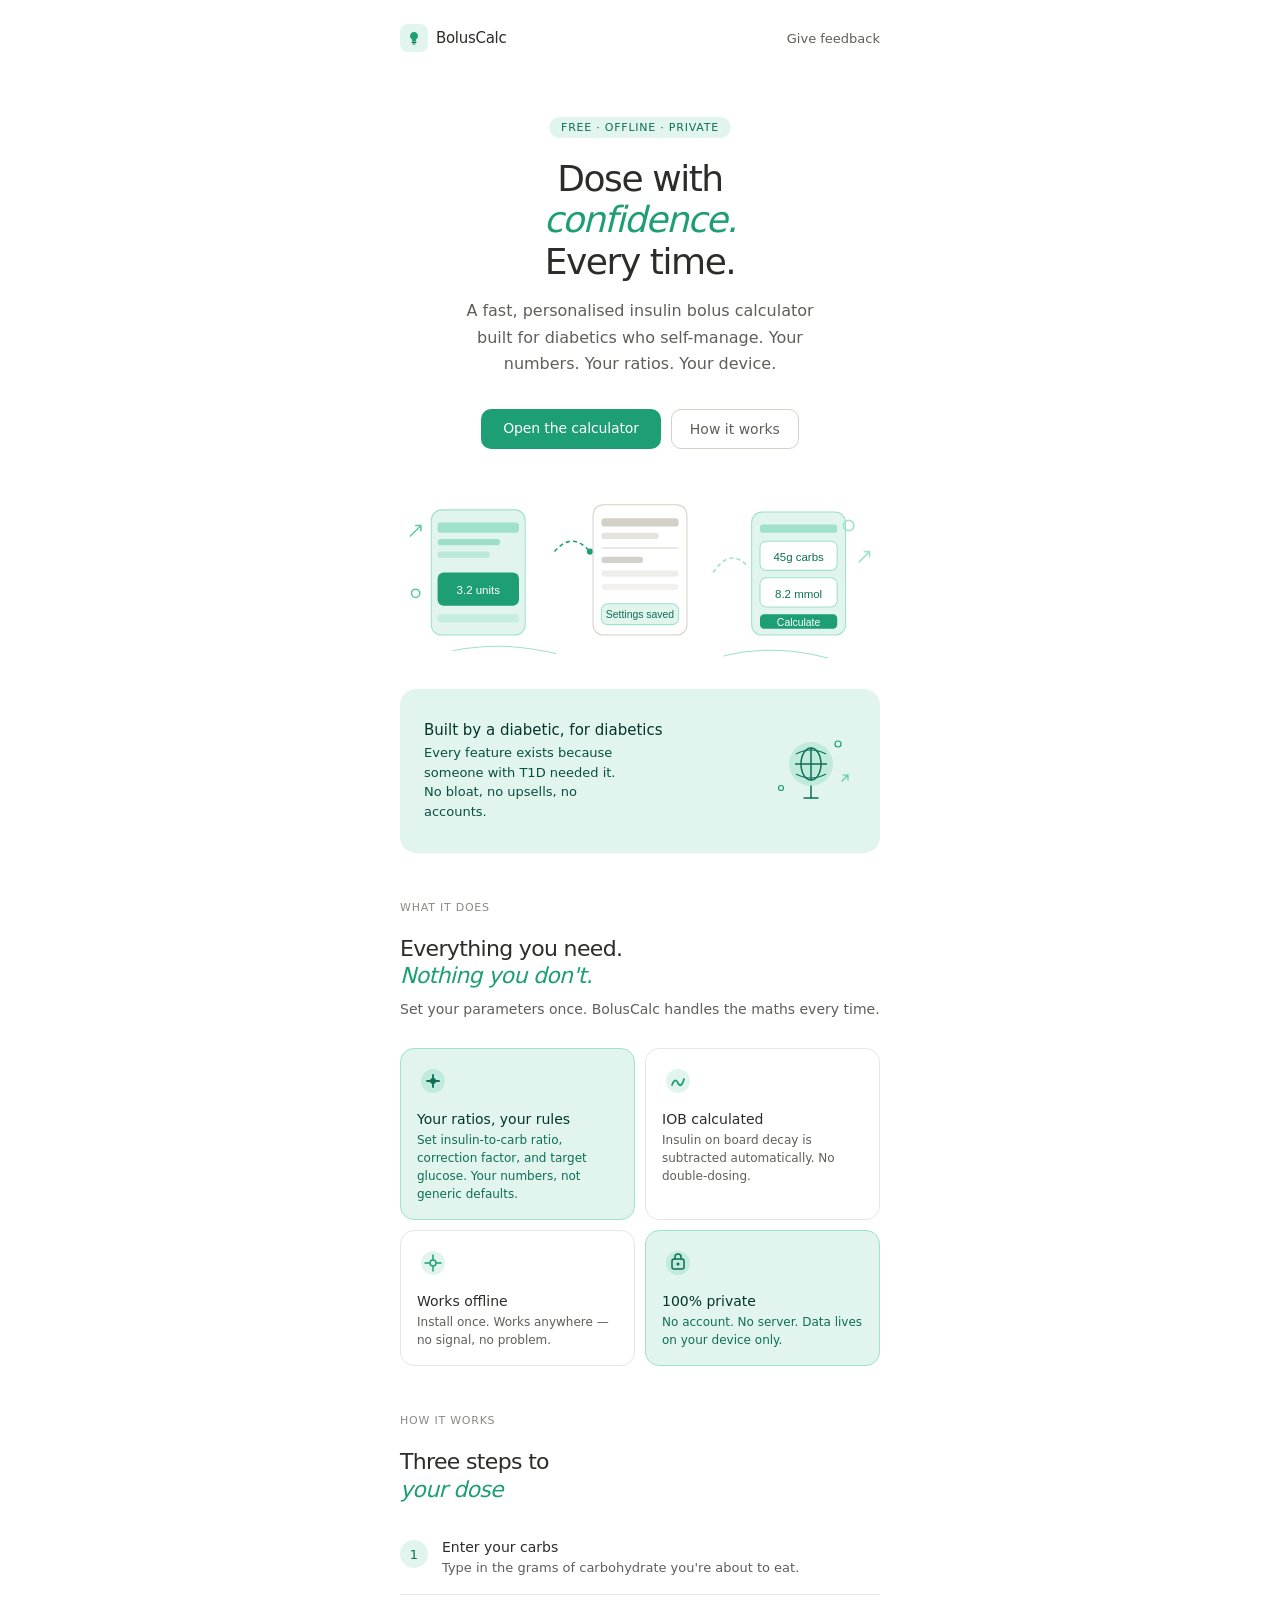
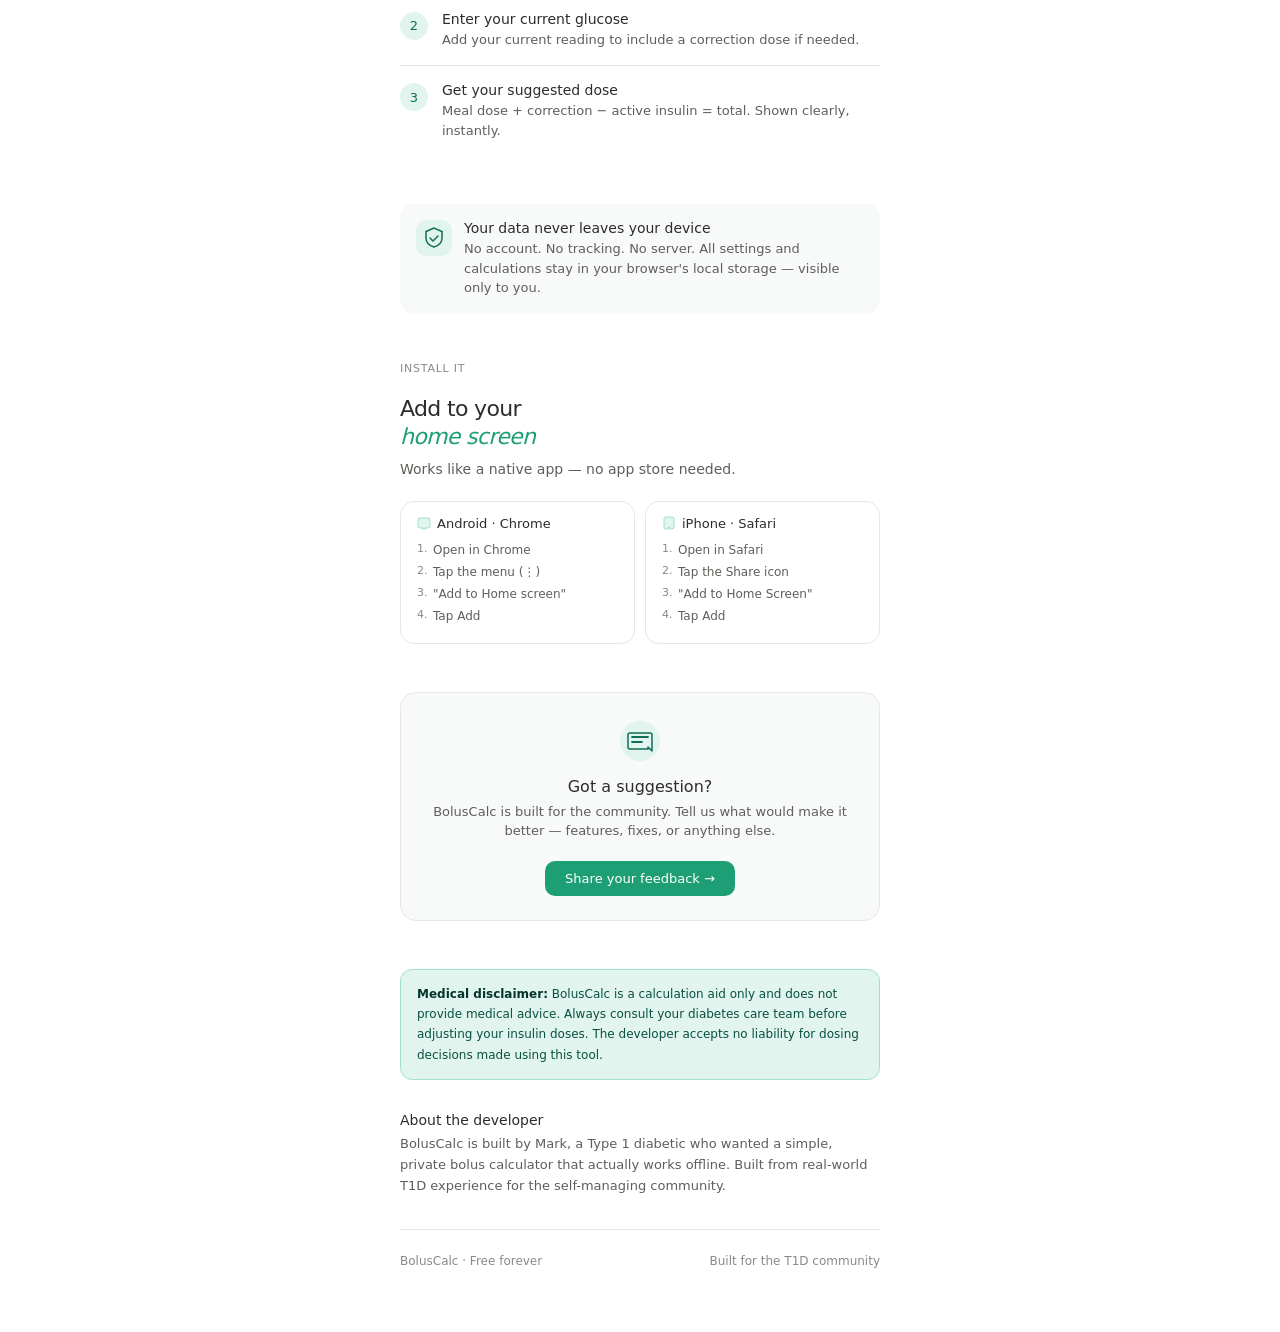
==== commit 26eefb64: "revision improvements and IOB calculations Co-Authored-By: Claude Opus 4.6 <noreply@anthropic.com>" ====
--- a/index.html
+++ b/index.html
@@ -16,7 +16,7 @@
   <nav class="nav">
     <div class="logo">
       <div class="logo-icon">
-        <svg width="16" height="16" viewBox="0 0 16 16" fill="none">
+        <svg width="16" height="16" viewBox="0 0 16 16" fill="none" aria-hidden="true">
           <path d="M8 2C5.8 2 4 3.8 4 6c0 1.5.8 2.8 2 3.5V11h4V9.5c1.2-.7 2-2 2-3.5 0-2.2-1.8-4-4-4z" fill="#1D9E75"/>
           <rect x="5.5" y="11.5" width="5" height="1.5" rx="0.75" fill="#0F6E56"/>
           <rect x="6.5" y="13.5" width="3" height="1" rx="0.5" fill="#0F6E56"/>
@@ -36,7 +36,7 @@
       <a href="#how-it-works" class="btn-ghost">How it works</a>
     </div>
 
-    <svg width="100%" viewBox="0 0 460 180" fill="none" xmlns="http://www.w3.org/2000/svg" style="margin-bottom:-8px">
+    <svg width="100%" viewBox="0 0 460 180" fill="none" xmlns="http://www.w3.org/2000/svg" style="margin-bottom:-8px" aria-hidden="true">
       <rect x="30" y="20" width="90" height="120" rx="10" fill="#E1F5EE" stroke="#9FE1CB" stroke-width="1"/>
       <rect x="36" y="32" width="78" height="10" rx="3" fill="#9FE1CB"/>
       <rect x="36" y="48" width="60" height="6" rx="3" fill="#5DCAA5" opacity=".5"/>
@@ -79,7 +79,7 @@
         <strong>Built by a diabetic, for diabetics</strong>
         <p>Every feature exists because someone with T1D needed it. No bloat, no upsells, no accounts.</p>
       </div>
-      <svg width="90" height="90" viewBox="0 0 90 90" fill="none">
+      <svg width="90" height="90" viewBox="0 0 90 90" fill="none" aria-hidden="true">
         <circle cx="45" cy="38" r="22" fill="#9FE1CB" opacity=".5"/>
         <ellipse cx="45" cy="38" rx="10" ry="16" fill="none" stroke="#0F6E56" stroke-width="1.5"/>
         <line x1="45" y1="22" x2="45" y2="54" stroke="#0F6E56" stroke-width="1.5"/>
@@ -96,72 +96,70 @@
   </div>
 
   <section class="section">
-    <div class="section-eyebrow">What it does</div>
-    <div class="section-title">Everything you need.<br><em>Nothing you don't.</em></div>
+    <h2><span class="section-eyebrow">What it does</span> Everything you need.<br><em>Nothing you don't.</em></h2>
     <div class="section-sub">Set your parameters once. BolusCalc handles the maths every time.</div>
     <div class="feat-grid">
       <div class="feat-card accent">
-        <svg class="feat-icon" viewBox="0 0 32 32" fill="none">
+        <svg class="feat-icon" viewBox="0 0 32 32" fill="none" aria-hidden="true">
           <circle cx="16" cy="16" r="12" fill="#9FE1CB" opacity=".5"/>
           <path d="M10 16h12M16 10v12" stroke="#0F6E56" stroke-width="1.8" stroke-linecap="round"/>
           <circle cx="16" cy="16" r="3" fill="#0F6E56"/>
         </svg>
-        <div class="feat-title">Your ratios, your rules</div>
+        <h3 class="feat-title">Your ratios, your rules</h3>
         <div class="feat-desc">Set insulin-to-carb ratio, correction factor, and target glucose. Your numbers, not generic defaults.</div>
       </div>
       <div class="feat-card">
-        <svg class="feat-icon" viewBox="0 0 32 32" fill="none">
+        <svg class="feat-icon" viewBox="0 0 32 32" fill="none" aria-hidden="true">
           <circle cx="16" cy="16" r="12" fill="#E1F5EE"/>
           <path d="M10 20 Q13 12 16 18 Q19 24 22 14" stroke="#1D9E75" stroke-width="1.8" fill="none" stroke-linecap="round"/>
         </svg>
-        <div class="feat-title">IOB calculated</div>
+        <h3 class="feat-title">IOB calculated</h3>
         <div class="feat-desc">Insulin on board decay is subtracted automatically. No double-dosing.</div>
       </div>
       <div class="feat-card">
-        <svg class="feat-icon" viewBox="0 0 32 32" fill="none">
+        <svg class="feat-icon" viewBox="0 0 32 32" fill="none" aria-hidden="true">
           <circle cx="16" cy="16" r="12" fill="#E1F5EE"/>
           <path d="M16 8v4M16 20v4M8 16h4M20 16h4" stroke="#1D9E75" stroke-width="1.5" stroke-linecap="round"/>
           <circle cx="16" cy="16" r="3" fill="none" stroke="#1D9E75" stroke-width="1.5"/>
         </svg>
-        <div class="feat-title">Works offline</div>
+        <h3 class="feat-title">Works offline</h3>
         <div class="feat-desc">Install once. Works anywhere — no signal, no problem.</div>
       </div>
       <div class="feat-card accent">
-        <svg class="feat-icon" viewBox="0 0 32 32" fill="none">
+        <svg class="feat-icon" viewBox="0 0 32 32" fill="none" aria-hidden="true">
           <circle cx="16" cy="16" r="12" fill="#9FE1CB" opacity=".5"/>
           <rect x="10" y="12" width="12" height="10" rx="2" fill="none" stroke="#0F6E56" stroke-width="1.5"/>
           <path d="M13 12V10a3 3 0 016 0v2" stroke="#0F6E56" stroke-width="1.5" stroke-linecap="round"/>
           <circle cx="16" cy="17" r="1.5" fill="#0F6E56"/>
         </svg>
-        <div class="feat-title">100% private</div>
+        <h3 class="feat-title">100% private</h3>
         <div class="feat-desc">No account. No server. Data lives on your device only.</div>
       </div>
     </div>
   </section>
 
   <section class="section" id="how-it-works">
-    <div class="section-eyebrow">How it works</div>
-    <div class="section-title">Three steps to<br><em>your dose</em></div>
+    <h2><span class="section-eyebrow">How it works</span> Three steps to<br><em>your dose</em></h2>
     <div style="margin-top:1.25rem">
       <div class="steps">
         <div class="step-row">
           <div class="step-num">1</div>
           <div>
-            <div class="step-title">Enter your carbs</div>
+            <h3 class="step-title">Enter your carbs</h3>
             <div class="step-desc">Type in the grams of carbohydrate you're about to eat.</div>
           </div>
         </div>
         <div class="step-row">
           <div class="step-num">2</div>
           <div>
-            <div class="step-title">Enter your current glucose</div>
+            <h3 class="step-title">Enter your current glucose</h3>
             <div class="step-desc">Add your current reading to include a correction dose if needed.</div>
           </div>
         </div>
         <div class="step-row">
           <div class="step-num">3</div>
           <div>
-            <div class="step-title">Get your suggested dose</div>
+            <h3 class="step-title">Get your suggested dose</h3>
             <div class="step-desc">Meal dose + correction − active insulin = total. Shown clearly, instantly.</div>
           </div>
         </div>
@@ -171,7 +169,7 @@
 
   <section class="section">
     <div class="privacy-row">
-      <svg width="36" height="36" viewBox="0 0 36 36" fill="none" style="flex-shrink:0">
+      <svg width="36" height="36" viewBox="0 0 36 36" fill="none" style="flex-shrink:0" aria-hidden="true">
         <rect width="36" height="36" rx="10" fill="#E1F5EE"/>
         <path d="M18 8L10 11.5V18c0 4 3 7.5 8 9 5-1.5 8-5 8-9v-6.5L18 8z" fill="none" stroke="#0F6E56" stroke-width="1.5"/>
         <path d="M14 18l3 3 5-5" stroke="#0F6E56" stroke-width="1.5" stroke-linecap="round" stroke-linejoin="round"/>
@@ -184,13 +182,12 @@
   </section>
 
   <section class="section">
-    <div class="section-eyebrow">Install it</div>
-    <div class="section-title">Add to your<br><em>home screen</em></div>
+    <h2><span class="section-eyebrow">Install it</span> Add to your<br><em>home screen</em></h2>
     <div class="section-sub" style="margin-top:0.5rem;margin-bottom:1.25rem">Works like a native app — no app store needed.</div>
     <div class="install-grid">
       <div class="install-card">
         <div class="install-os">
-          <svg width="14" height="14" viewBox="0 0 14 14" fill="none"><rect x="1" y="2" width="12" height="10" rx="2" fill="#E1F5EE" stroke="#9FE1CB" stroke-width="1"/><rect x="5.5" y="12" width="3" height="1.5" rx=".5" fill="#9FE1CB"/></svg>
+          <svg width="14" height="14" viewBox="0 0 14 14" fill="none" aria-hidden="true"><rect x="1" y="2" width="12" height="10" rx="2" fill="#E1F5EE" stroke="#9FE1CB" stroke-width="1"/><rect x="5.5" y="12" width="3" height="1.5" rx=".5" fill="#9FE1CB"/></svg>
           Android · Chrome
         </div>
         <div class="install-step-item" data-n="1.">Open in Chrome</div>
@@ -200,7 +197,7 @@
       </div>
       <div class="install-card">
         <div class="install-os">
-          <svg width="14" height="14" viewBox="0 0 14 14" fill="none"><rect x="2" y="1" width="10" height="12" rx="2" fill="#E1F5EE" stroke="#9FE1CB" stroke-width="1"/><rect x="5.5" y="11" width="3" height="1" rx=".5" fill="#9FE1CB"/></svg>
+          <svg width="14" height="14" viewBox="0 0 14 14" fill="none" aria-hidden="true"><rect x="2" y="1" width="10" height="12" rx="2" fill="#E1F5EE" stroke="#9FE1CB" stroke-width="1"/><rect x="5.5" y="11" width="3" height="1" rx=".5" fill="#9FE1CB"/></svg>
           iPhone · Safari
         </div>
         <div class="install-step-item" data-n="1.">Open in Safari</div>
@@ -213,20 +210,25 @@
 
   <section class="section" id="feedback">
     <div class="feedback-band">
-      <svg width="48" height="48" viewBox="0 0 48 48" fill="none" style="margin:0 auto 12px;display:block">
+      <svg width="48" height="48" viewBox="0 0 48 48" fill="none" style="margin:0 auto 12px;display:block" aria-hidden="true">
         <circle cx="24" cy="24" r="20" fill="#E1F5EE"/>
         <path d="M16 20h16M16 25h10" stroke="#0F6E56" stroke-width="1.8" stroke-linecap="round"/>
         <path d="M32 30l4 4V18a2 2 0 00-2-2H14a2 2 0 00-2 2v12a2 2 0 002 2h18z" fill="none" stroke="#0F6E56" stroke-width="1.5" stroke-linejoin="round"/>
       </svg>
       <div class="feedback-title">Got a suggestion?</div>
       <div class="feedback-sub">BolusCalc is built for the community. Tell us what would make it better — features, fixes, or anything else.</div>
-      <a href="https://tally.so/r/YOUR_FORM_ID" class="btn-feedback">Share your feedback &rarr;</a>
+      <a href="https://tally.so/r/Pd0dOB" class="btn-feedback">Share your feedback &rarr;</a>
     </div>
   </section>
 
   <div class="disclaimer">
     <p><strong>Medical disclaimer:</strong> BolusCalc is a calculation aid only and does not provide medical advice. Always consult your diabetes care team before adjusting your insulin doses. The developer accepts no liability for dosing decisions made using this tool.</p>
   </div>
+
+  <section class="about-section">
+    <h2 class="about-title">About the developer</h2>
+    <p class="about-desc">BolusCalc is built by Mark, a Type 1 diabetic who wanted a simple, private bolus calculator that actually works offline. Built from real-world T1D experience for the self-managing community.</p>
+  </section>
 
   <footer class="footer">
     <div class="footer-l">BolusCalc &middot; Free forever</div>
@@ -235,5 +237,10 @@
 
 </div>
 
+<script>
+if ('serviceWorker' in navigator) {
+  navigator.serviceWorker.register('./service-worker.js');
+}
+</script>
 </body>
 </html>
--- a/landing.css
+++ b/landing.css
@@ -36,9 +36,9 @@
 
 /* Sections */
 .section{margin-bottom:3rem}
-.section-eyebrow{font-size:11px;font-weight:500;letter-spacing:0.07em;text-transform:uppercase;color:#8A8985;margin-bottom:1.25rem}
-.section-title{font-size:22px;font-weight:500;letter-spacing:-0.03em;color:#2C2C2A;line-height:1.25;margin-bottom:0.5rem}
-.section-title em{font-style:italic;color:#1D9E75;font-weight:400}
+.section h2{font-size:22px;font-weight:500;letter-spacing:-0.03em;color:#2C2C2A;line-height:1.25;margin-bottom:0.5rem}
+.section h2 em{font-style:italic;color:#1D9E75;font-weight:400}
+.section h2 .section-eyebrow{display:block;font-size:11px;font-weight:500;letter-spacing:0.07em;text-transform:uppercase;color:#8A8985;margin-bottom:1.25rem}
 .section-sub{font-size:14px;color:#5F5E5A;margin-bottom:1.75rem;line-height:1.6}
 
 /* Feature grid */
@@ -46,7 +46,8 @@
 .feat-card{padding:16px;border:0.5px solid #E8E6E1;border-radius:14px;background:#FFFFFF;position:relative}
 .feat-card.accent{background:#E1F5EE;border-color:#9FE1CB}
 .feat-icon{width:32px;height:32px;margin-bottom:10px}
-.feat-title{font-size:14px;font-weight:500;color:#2C2C2A;margin-bottom:4px}
+h3.feat-title,.feat-title{font-size:14px;font-weight:500;color:#2C2C2A;margin-bottom:4px}
+h3.step-title,.step-title{font-size:14px;font-weight:500;color:#2C2C2A;margin-bottom:3px}
 .feat-desc{font-size:12px;color:#5F5E5A;line-height:1.5}
 .feat-card.accent .feat-title{color:#04342C}
 .feat-card.accent .feat-desc{color:#0F6E56}
@@ -56,7 +57,6 @@
 .step-row{display:flex;gap:14px;align-items:flex-start;padding:16px 0;border-bottom:0.5px solid #E8E6E1}
 .step-row:last-child{border-bottom:none}
 .step-num{width:28px;height:28px;border-radius:50%;background:#E1F5EE;display:flex;align-items:center;justify-content:center;font-size:13px;font-weight:500;color:#0F6E56;flex-shrink:0;margin-top:1px}
-.step-title{font-size:14px;font-weight:500;color:#2C2C2A;margin-bottom:3px}
 .step-desc{font-size:13px;color:#5F5E5A;line-height:1.5}
 
 /* Privacy */
@@ -82,6 +82,11 @@
 .disclaimer p{font-size:12px;color:#085041;line-height:1.7}
 .disclaimer strong{color:#04342C}
 
+/* About */
+.about-section{margin-bottom:2rem}
+.about-title{font-size:14px;font-weight:500;color:#2C2C2A;margin-bottom:6px}
+.about-desc{font-size:13px;color:#5F5E5A;line-height:1.6}
+
 /* Footer */
 .footer{padding-top:1.5rem;border-top:0.5px solid #E8E6E1;display:flex;justify-content:space-between;align-items:center}
 .footer-l{font-size:12px;color:#8A8985}
